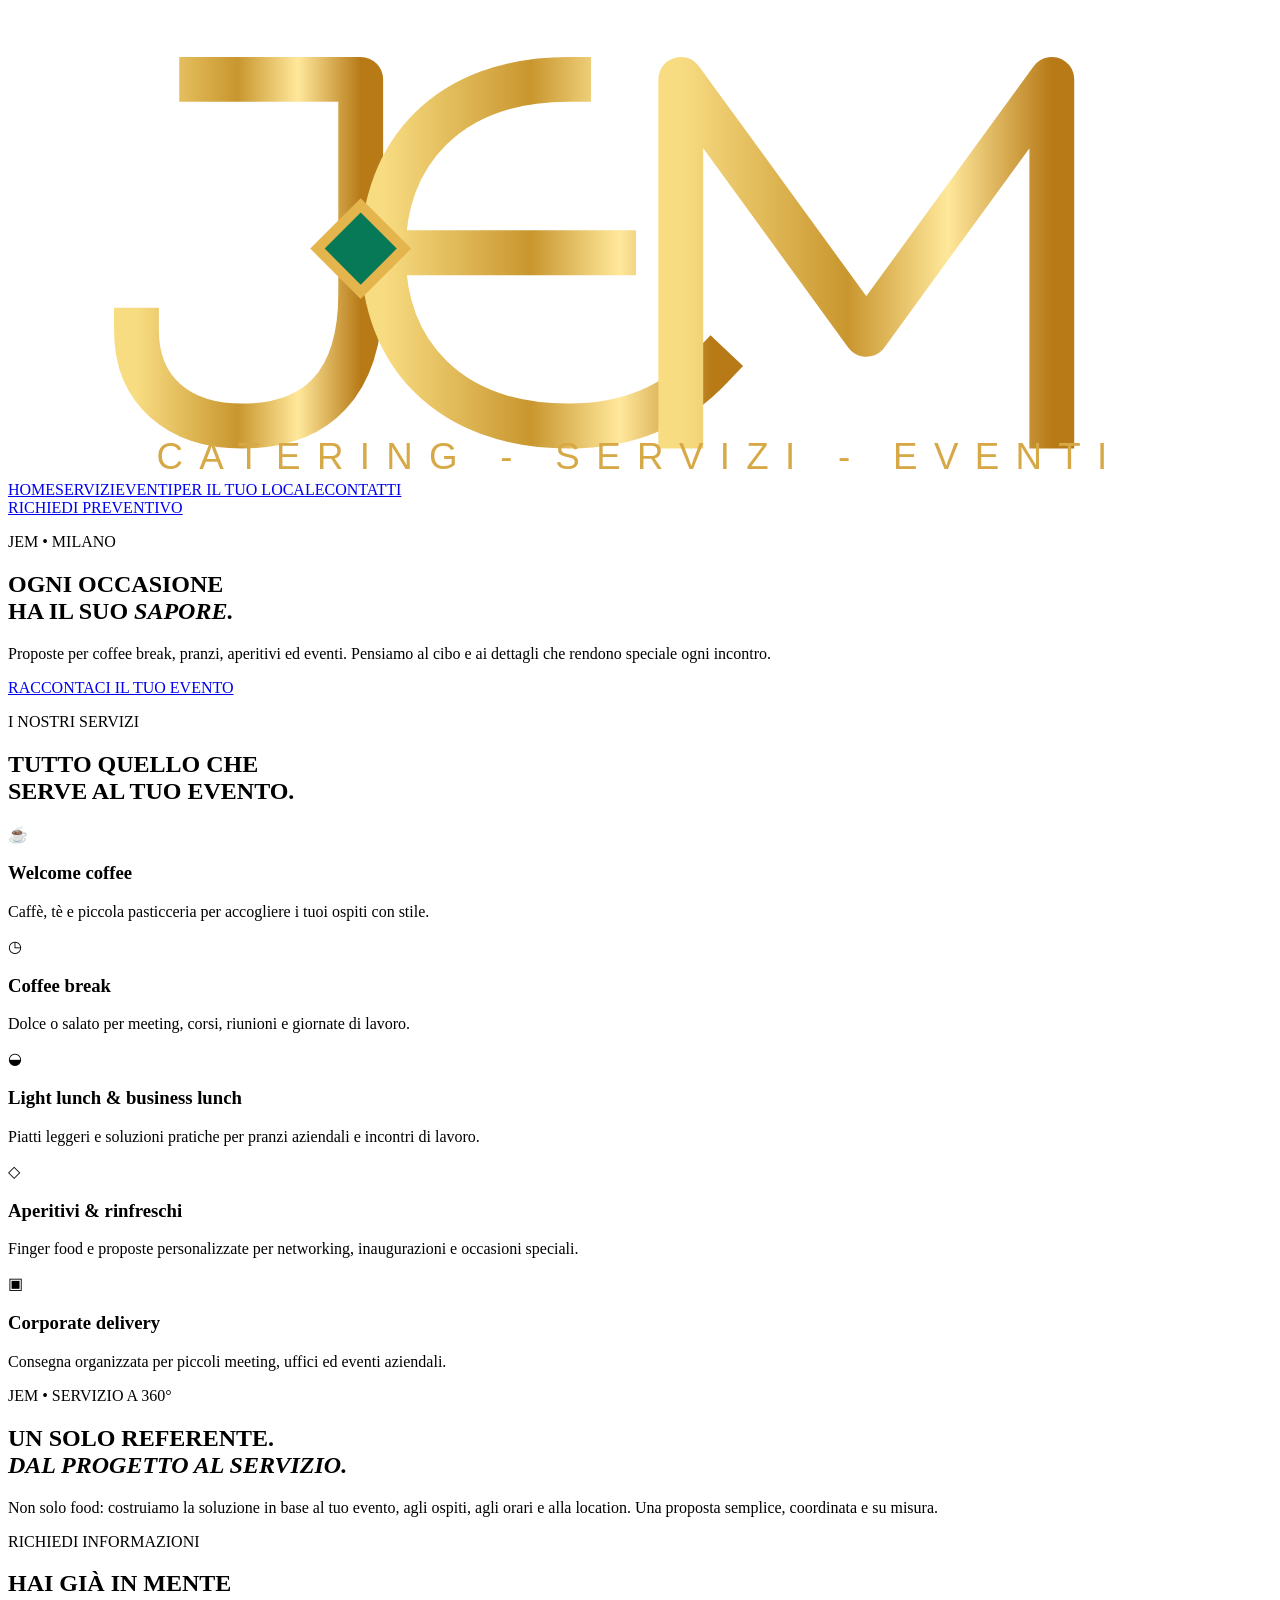
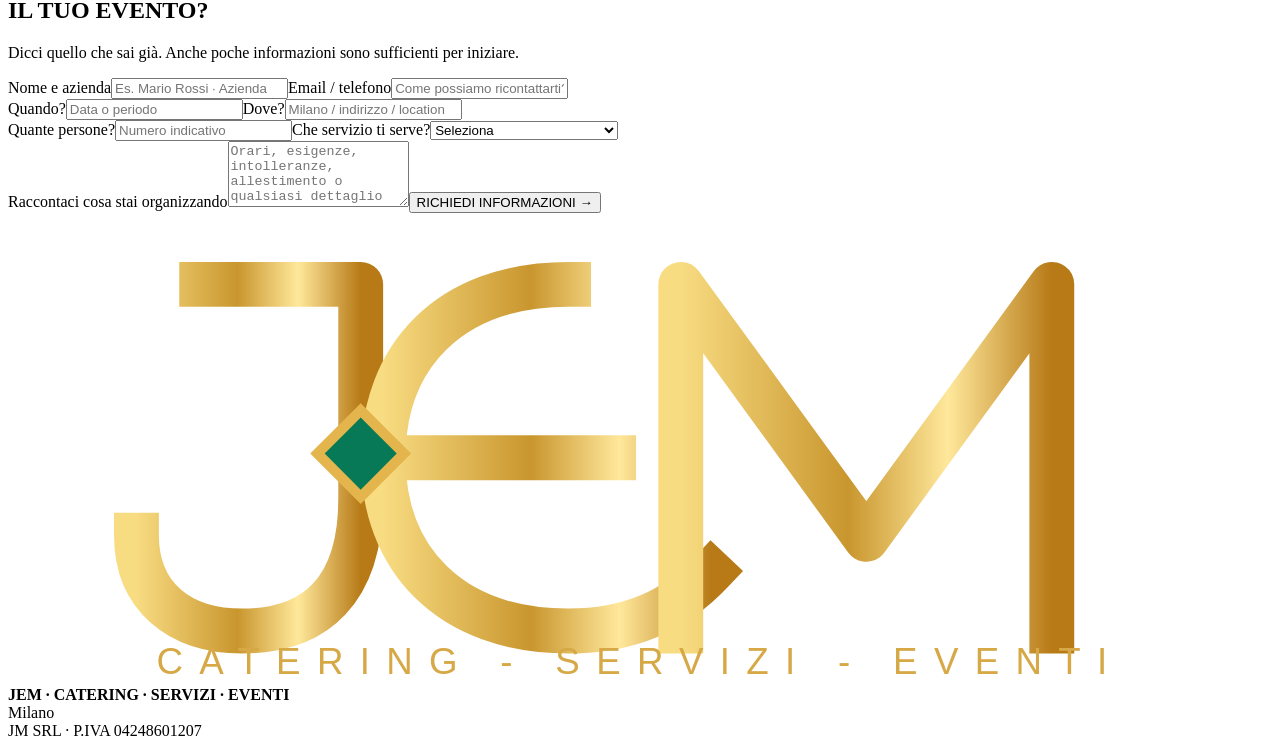
==== index.html @ 94e59c0d "Add JEM homepage" ====
<!doctype html><html lang="it"><head><meta charset="utf-8"><meta name="viewport" content="width=device-width,initial-scale=1"><title>JEM | Catering · Servizi · Eventi</title><meta name="description" content="JEM Milano: coffee break, pranzi, aperitivi, eventi e servizi."><link rel="stylesheet" href="style.css"></head><body>
<header class="nav"><a class="brand" href="#home"><img src="jem-logo.svg" alt="JEM"></a><nav><a href="#home">HOME</a><a href="#servizi">SERVIZI</a><a href="#eventi">EVENTI</a><a href="forniture.html">PER IL TUO LOCALE</a><a href="#contatti">CONTATTI</a></nav><a class="cta small" href="#contatti">RICHIEDI PREVENTIVO</a></header>
<main><section class="hero" id="home"><div class="hero-copy"><p class="eyebrow pale">JEM • MILANO</p><h1>OGNI OCCASIONE<br>HA IL SUO <em>SAPORE.</em></h1><p class="lead">Proposte per coffee break, pranzi, aperitivi ed eventi. Pensiamo al cibo e ai dettagli che rendono speciale ogni incontro.</p><a class="cta gold" href="#contatti">RACCONTACI IL TUO EVENTO</a></div></section>
<section class="services" id="servizi"><div class="section-title"><p class="eyebrow">I NOSTRI SERVIZI</p><h2>TUTTO QUELLO CHE<br>SERVE AL TUO EVENTO.</h2></div><div class="service-list">
<article><span class="svc-icon">☕</span><div><h3>Welcome coffee</h3><p>Caffè, tè e piccola pasticceria per accogliere i tuoi ospiti con stile.</p></div></article>
<article><span class="svc-icon">◷</span><div><h3>Coffee break</h3><p>Dolce o salato per meeting, corsi, riunioni e giornate di lavoro.</p></div></article>
<article><span class="svc-icon">◒</span><div><h3>Light lunch & business lunch</h3><p>Piatti leggeri e soluzioni pratiche per pranzi aziendali e incontri di lavoro.</p></div></article>
<article><span class="svc-icon">◇</span><div><h3>Aperitivi & rinfreschi</h3><p>Finger food e proposte personalizzate per networking, inaugurazioni e occasioni speciali.</p></div></article>
<article><span class="svc-icon">▣</span><div><h3>Corporate delivery</h3><p>Consegna organizzata per piccoli meeting, uffici ed eventi aziendali.</p></div></article></div></section>
<section class="wide" id="eventi"><div><p class="eyebrow pale">JEM • SERVIZIO A 360°</p><h2>UN SOLO REFERENTE.<br><em>DAL PROGETTO AL SERVIZIO.</em></h2></div><p>Non solo food: costruiamo la soluzione in base al tuo evento, agli ospiti, agli orari e alla location. Una proposta semplice, coordinata e su misura.</p></section>
<section class="contact" id="contatti"><div><p class="eyebrow pale">RICHIEDI INFORMAZIONI</p><h2>HAI GIÀ IN MENTE<br>IL TUO EVENTO?</h2><p class="introtext">Dicci quello che sai già. Anche poche informazioni sono sufficienti per iniziare.</p></div><form onsubmit="event.preventDefault();alert('Demo: il modulo verrà collegato prima della pubblicazione.')"><div class="grid"><label>Nome e azienda<input required placeholder="Es. Mario Rossi · Azienda"></label><label>Email / telefono<input required placeholder="Come possiamo ricontattarti?"></label></div><div class="grid"><label>Quando?<input placeholder="Data o periodo"></label><label>Dove?<input placeholder="Milano / indirizzo / location"></label></div><div class="grid"><label>Quante persone?<input placeholder="Numero indicativo"></label><label>Che servizio ti serve?<select><option>Seleziona</option><option>Welcome coffee</option><option>Coffee break</option><option>Light lunch / Business lunch</option><option>Aperitivo / Rinfresco</option><option>Corporate delivery</option><option>Evento completo / Altro</option></select></label></div><label>Raccontaci cosa stai organizzando<textarea rows="4" placeholder="Orari, esigenze, intolleranze, allestimento o qualsiasi dettaglio utile..."></textarea></label><button class="cta gold" type="submit">RICHIEDI INFORMAZIONI →</button></form></section></main>
<footer><img src="jem-logo.svg" alt="JEM"><div><strong>JEM · CATERING · SERVIZI · EVENTI</strong><br>Milano<br>JM SRL · P.IVA 04248601207</div></footer></body></html>
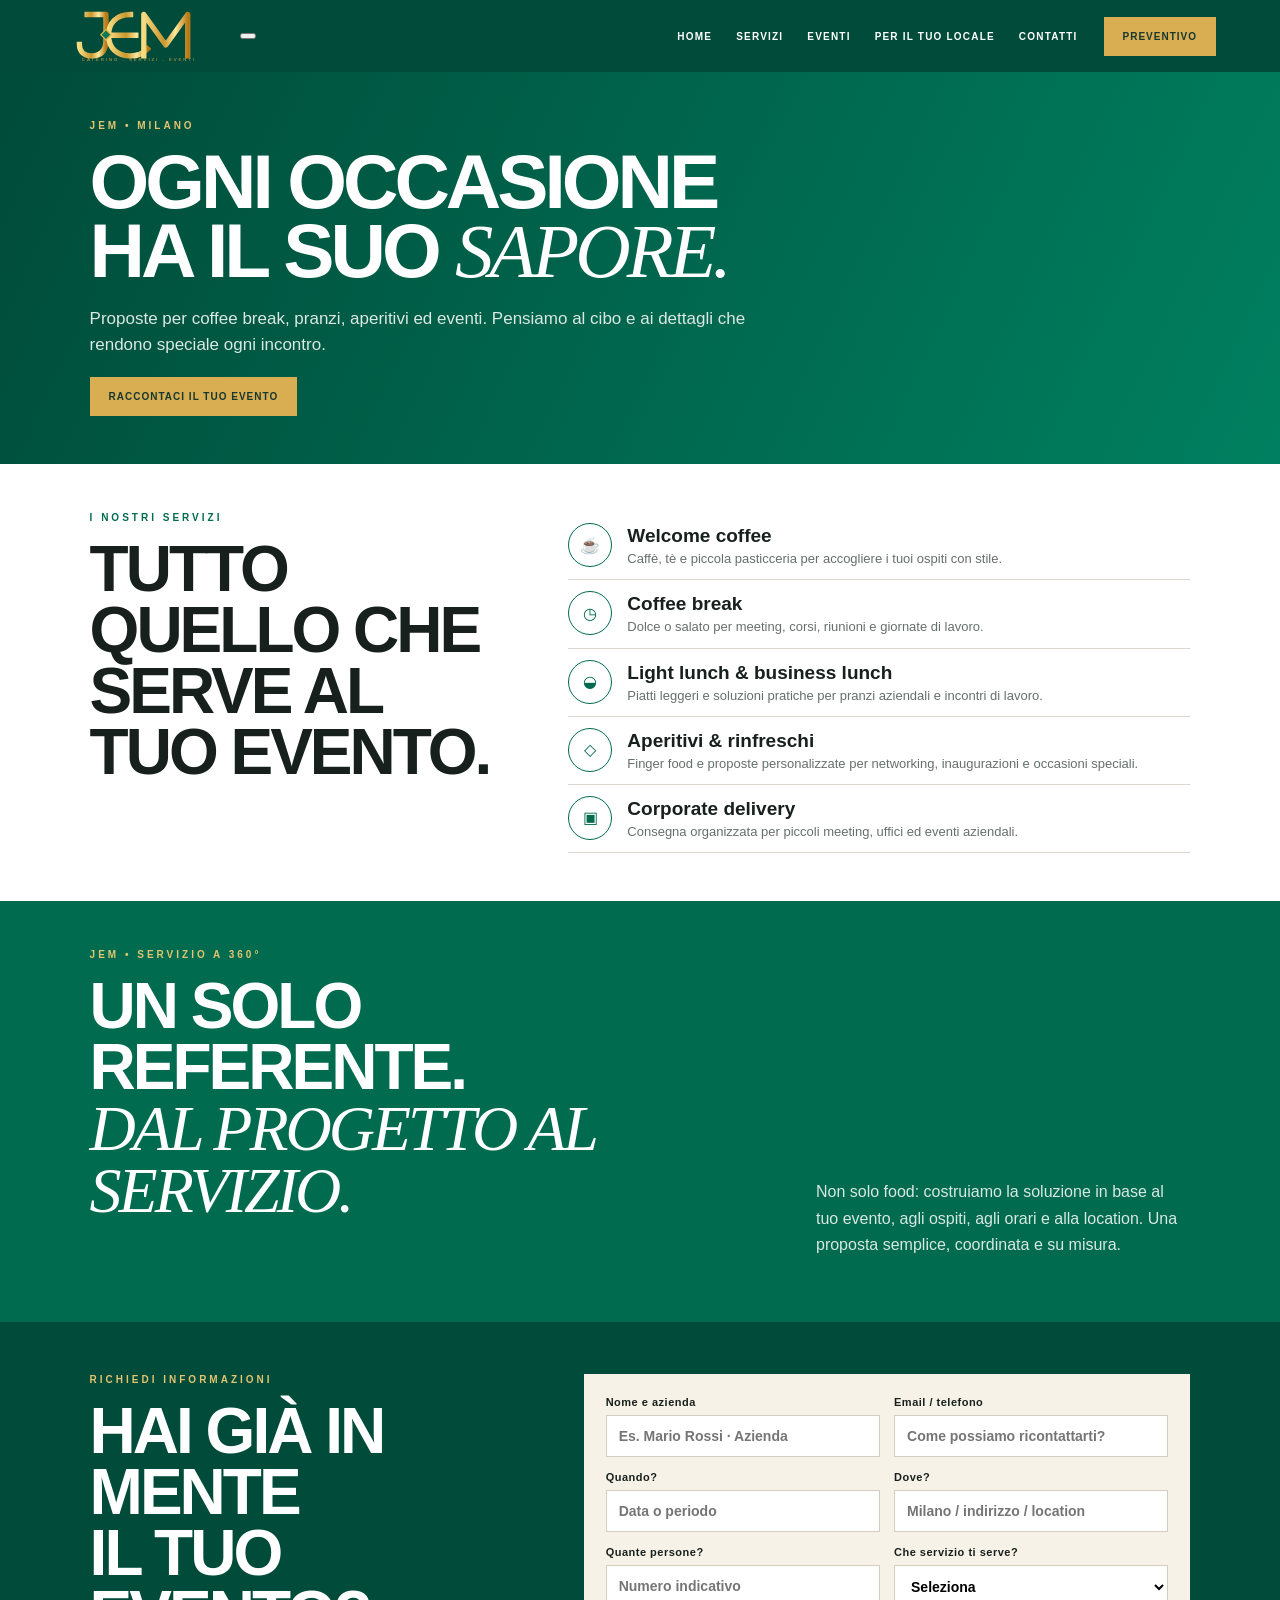
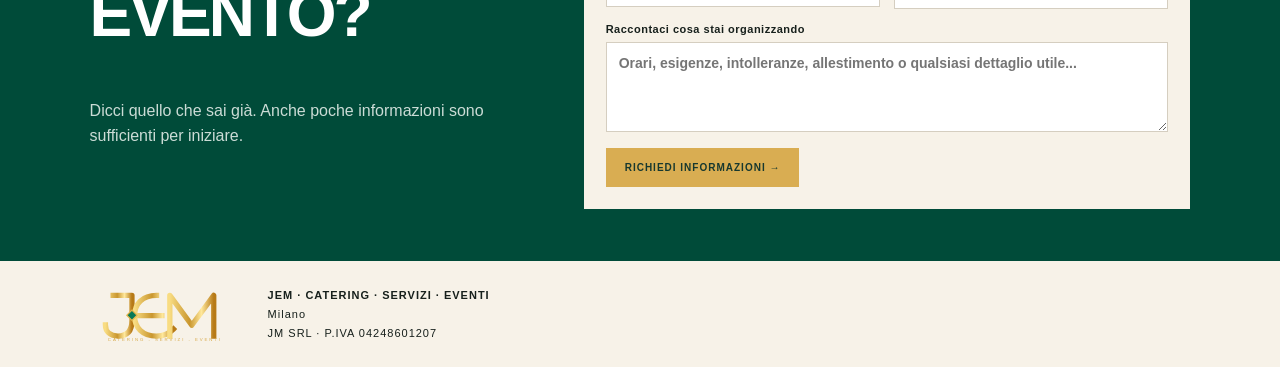
==== commit cd075482: "Add mobile navigation" ====
--- a/index.html
+++ b/index.html
@@ -1,12 +1,7 @@
 <!doctype html><html lang="it"><head><meta charset="utf-8"><meta name="viewport" content="width=device-width,initial-scale=1"><title>JEM | Catering · Servizi · Eventi</title><meta name="description" content="JEM Milano: coffee break, pranzi, aperitivi, eventi e servizi."><link rel="stylesheet" href="style.css"></head><body>
-<header class="nav"><a class="brand" href="#home"><img src="jem-logo.svg" alt="JEM"></a><nav><a href="#home">HOME</a><a href="#servizi">SERVIZI</a><a href="#eventi">EVENTI</a><a href="forniture.html">PER IL TUO LOCALE</a><a href="#contatti">CONTATTI</a></nav><a class="cta small" href="#contatti">RICHIEDI PREVENTIVO</a></header>
+<header class="nav"><a class="brand" href="#home"><img src="jem-logo.svg" alt="JEM"></a><button class="menu-toggle" aria-label="Apri menu" onclick="document.body.classList.toggle('menu-open')"><span></span><span></span><span></span></button><nav><a href="#home" onclick="document.body.classList.remove('menu-open')">HOME</a><a href="#servizi" onclick="document.body.classList.remove('menu-open')">SERVIZI</a><a href="#eventi" onclick="document.body.classList.remove('menu-open')">EVENTI</a><a href="forniture.html">PER IL TUO LOCALE</a><a href="#contatti" onclick="document.body.classList.remove('menu-open')">CONTATTI</a></nav><a class="cta small" href="#contatti">PREVENTIVO</a></header>
 <main><section class="hero" id="home"><div class="hero-copy"><p class="eyebrow pale">JEM • MILANO</p><h1>OGNI OCCASIONE<br>HA IL SUO <em>SAPORE.</em></h1><p class="lead">Proposte per coffee break, pranzi, aperitivi ed eventi. Pensiamo al cibo e ai dettagli che rendono speciale ogni incontro.</p><a class="cta gold" href="#contatti">RACCONTACI IL TUO EVENTO</a></div></section>
 <section class="services" id="servizi"><div class="section-title"><p class="eyebrow">I NOSTRI SERVIZI</p><h2>TUTTO QUELLO CHE<br>SERVE AL TUO EVENTO.</h2></div><div class="service-list">
-<article><span class="svc-icon">☕</span><div><h3>Welcome coffee</h3><p>Caffè, tè e piccola pasticceria per accogliere i tuoi ospiti con stile.</p></div></article>
-<article><span class="svc-icon">◷</span><div><h3>Coffee break</h3><p>Dolce o salato per meeting, corsi, riunioni e giornate di lavoro.</p></div></article>
-<article><span class="svc-icon">◒</span><div><h3>Light lunch & business lunch</h3><p>Piatti leggeri e soluzioni pratiche per pranzi aziendali e incontri di lavoro.</p></div></article>
-<article><span class="svc-icon">◇</span><div><h3>Aperitivi & rinfreschi</h3><p>Finger food e proposte personalizzate per networking, inaugurazioni e occasioni speciali.</p></div></article>
-<article><span class="svc-icon">▣</span><div><h3>Corporate delivery</h3><p>Consegna organizzata per piccoli meeting, uffici ed eventi aziendali.</p></div></article></div></section>
+<article><span class="svc-icon">☕</span><div><h3>Welcome coffee</h3><p>Caffè, tè e piccola pasticceria per accogliere i tuoi ospiti con stile.</p></div></article><article><span class="svc-icon">◷</span><div><h3>Coffee break</h3><p>Dolce o salato per meeting, corsi, riunioni e giornate di lavoro.</p></div></article><article><span class="svc-icon">◒</span><div><h3>Light lunch & business lunch</h3><p>Piatti leggeri e soluzioni pratiche per pranzi aziendali e incontri di lavoro.</p></div></article><article><span class="svc-icon">◇</span><div><h3>Aperitivi & rinfreschi</h3><p>Finger food e proposte personalizzate per networking, inaugurazioni e occasioni speciali.</p></div></article><article><span class="svc-icon">▣</span><div><h3>Corporate delivery</h3><p>Consegna organizzata per piccoli meeting, uffici ed eventi aziendali.</p></div></article></div></section>
 <section class="wide" id="eventi"><div><p class="eyebrow pale">JEM • SERVIZIO A 360°</p><h2>UN SOLO REFERENTE.<br><em>DAL PROGETTO AL SERVIZIO.</em></h2></div><p>Non solo food: costruiamo la soluzione in base al tuo evento, agli ospiti, agli orari e alla location. Una proposta semplice, coordinata e su misura.</p></section>
-<section class="contact" id="contatti"><div><p class="eyebrow pale">RICHIEDI INFORMAZIONI</p><h2>HAI GIÀ IN MENTE<br>IL TUO EVENTO?</h2><p class="introtext">Dicci quello che sai già. Anche poche informazioni sono sufficienti per iniziare.</p></div><form onsubmit="event.preventDefault();alert('Demo: il modulo verrà collegato prima della pubblicazione.')"><div class="grid"><label>Nome e azienda<input required placeholder="Es. Mario Rossi · Azienda"></label><label>Email / telefono<input required placeholder="Come possiamo ricontattarti?"></label></div><div class="grid"><label>Quando?<input placeholder="Data o periodo"></label><label>Dove?<input placeholder="Milano / indirizzo / location"></label></div><div class="grid"><label>Quante persone?<input placeholder="Numero indicativo"></label><label>Che servizio ti serve?<select><option>Seleziona</option><option>Welcome coffee</option><option>Coffee break</option><option>Light lunch / Business lunch</option><option>Aperitivo / Rinfresco</option><option>Corporate delivery</option><option>Evento completo / Altro</option></select></label></div><label>Raccontaci cosa stai organizzando<textarea rows="4" placeholder="Orari, esigenze, intolleranze, allestimento o qualsiasi dettaglio utile..."></textarea></label><button class="cta gold" type="submit">RICHIEDI INFORMAZIONI →</button></form></section></main>
-<footer><img src="jem-logo.svg" alt="JEM"><div><strong>JEM · CATERING · SERVIZI · EVENTI</strong><br>Milano<br>JM SRL · P.IVA 04248601207</div></footer></body></html>+<section class="contact" id="contatti"><div><p class="eyebrow pale">RICHIEDI INFORMAZIONI</p><h2>HAI GIÀ IN MENTE<br>IL TUO EVENTO?</h2><p class="introtext">Dicci quello che sai già. Anche poche informazioni sono sufficienti per iniziare.</p></div><form onsubmit="event.preventDefault();alert('Demo: il modulo verrà collegato prima della pubblicazione.')"><div class="grid"><label>Nome e azienda<input required placeholder="Es. Mario Rossi · Azienda"></label><label>Email / telefono<input required placeholder="Come possiamo ricontattarti?"></label></div><div class="grid"><label>Quando?<input placeholder="Data o periodo"></label><label>Dove?<input placeholder="Milano / indirizzo / location"></label></div><div class="grid"><label>Quante persone?<input placeholder="Numero indicativo"></label><label>Che servizio ti serve?<select><option>Seleziona</option><option>Welcome coffee</option><option>Coffee break</option><option>Light lunch / Business lunch</option><option>Aperitivo / Rinfresco</option><option>Corporate delivery</option><option>Evento completo / Altro</option></select></label></div><label>Raccontaci cosa stai organizzando<textarea rows="4" placeholder="Orari, esigenze, intolleranze, allestimento o qualsiasi dettaglio utile..."></textarea></label><button class="cta gold" type="submit">RICHIEDI INFORMAZIONI →</button></form></section></main><footer><img src="jem-logo.svg" alt="JEM"><div><strong>JEM · CATERING · SERVIZI · EVENTI</strong><br>Milano<br>JM SRL · P.IVA 04248601207</div></footer></body></html>
--- a/style.css
+++ b/style.css
@@ -0,0 +1 @@
+:root{--emerald:#006b4f;--deep:#004b39;--gold:#d9ad52;--cream:#f5f0e6;--ink:#17201c}*{box-sizing:border-box}html{scroll-behavior:smooth}body{margin:0;font-family:Arial,Helvetica,sans-serif;background:var(--cream);color:var(--ink)}.nav{height:72px;padding:0 5vw;background:var(--deep);display:flex;align-items:center;gap:26px;position:sticky;top:0;z-index:20}.brand img{width:150px;height:66px;object-fit:contain}.nav nav{margin-left:auto;display:flex;gap:24px}.nav a{text-decoration:none}.nav nav a{color:white;font-size:10px;font-weight:800;letter-spacing:1.2px}.cta{border:0;display:inline-block;padding:14px 19px;text-decoration:none;font-size:10px;font-weight:900;letter-spacing:1px;cursor:pointer}.small,.gold{background:var(--gold);color:#17382f}.hero{min-height:390px;padding:48px 7vw;background:linear-gradient(115deg,#004b39,#008060);display:flex;align-items:center;color:white}.hero-copy{max-width:900px}.eyebrow{font-size:10px;font-weight:900;letter-spacing:3px;color:var(--emerald);margin:0 0 16px}.pale{color:#e2c46f}h1,h2,h3,p{margin-top:0}h1{font-size:clamp(50px,6vw,86px);line-height:.9;letter-spacing:-4px;margin-bottom:20px}h1 em,h2 em{font-family:Georgia,serif;font-weight:400}.lead{max-width:670px;color:#dbe8e3;font-size:17px;line-height:1.5;margin-bottom:20px}.services{padding:48px 7vw;background:#fff;display:grid;grid-template-columns:.8fr 1.2fr;gap:5vw}.section-title h2,.wide h2,.contact h2,.b2b-pitch h2,.food-head h2{font-size:clamp(40px,5vw,66px);line-height:.95;letter-spacing:-3px}.service-list article{display:flex;gap:15px;padding:11px 0;border-bottom:1px solid #ddd8ce}.svc-icon{width:44px;height:44px;border:1.5px solid var(--emerald);border-radius:50%;color:var(--emerald);display:grid;place-items:center;flex:0 0 44px}.service-list h3{font-size:19px;margin:2px 0 3px}.service-list p,.food-grid p{font-size:13px;line-height:1.4;color:#66706b;margin:0}.wide{padding:48px 7vw;background:var(--emerald);color:white;display:grid;grid-template-columns:1.25fr .75fr;gap:8vw;align-items:end}.wide>p{line-height:1.65;color:#d8e8e2;font-size:16px}.contact{padding:52px 7vw;background:var(--deep);color:white;display:grid;grid-template-columns:.8fr 1.2fr;gap:7vw}.introtext{color:#cbdcd6;line-height:1.6}.contact form{background:#f7f2e8;color:var(--ink);padding:22px}.grid{display:grid;grid-template-columns:1fr 1fr;gap:14px}label{display:block;font-size:11px;font-weight:800;letter-spacing:.5px;margin-bottom:14px}input,select,textarea{width:100%;margin-top:7px;border:1px solid #d5cec0;background:white;padding:12px;font:inherit;font-size:14px}footer{background:#f7f2e8;padding:18px 7vw;display:flex;align-items:center;gap:28px;font-size:11px;line-height:1.7;letter-spacing:1px}footer img{width:150px;height:70px;object-fit:contain}.b2b-hero{padding:55px 7vw;background:linear-gradient(115deg,#004b39,#008060);color:#fff}.b2b-hero>p:not(.eyebrow){max-width:720px;font-size:17px;line-height:1.5;color:#dcebe5;margin-bottom:22px}.b2b-pitch,.food-range{padding:48px 7vw;display:grid;grid-template-columns:1fr 1fr;gap:7vw}.b2b-pitch{background:#fff}.b2b-pitch>div:last-child,.food-head>p:last-child{font-size:16px;line-height:1.6;color:#5e6964}.food-range{background:var(--cream);grid-template-columns:.75fr 1.25fr}.food-grid{display:grid;grid-template-columns:1fr 1fr;border-top:1px solid #d6cfc1}.food-grid article{padding:18px 18px 18px 0;border-bottom:1px solid #d6cfc1}.food-grid article:nth-child(odd){border-right:1px solid #d6cfc1;margin-right:18px}.food-grid b{color:var(--emerald);font-size:13px;letter-spacing:1px}.food-grid p{margin-top:7px}.b2b-strip{padding:0 7vw 48px;background:var(--cream);display:grid;grid-template-columns:repeat(3,1fr);gap:1px}.b2b-strip>div{background:#fff;padding:22px}.b2b-strip b{display:block;color:var(--emerald);font-size:12px;letter-spacing:1px;margin-bottom:7px}.b2b-strip span{font-size:13px;line-height:1.4}@media(max-width:800px){.nav{height:68px;padding:0 16px}.brand img{width:120px}.nav nav{display:none}.small{margin-left:auto;font-size:8px;padding:10px}.hero,.b2b-hero{min-height:350px;padding:40px 20px}h1{font-size:47px;letter-spacing:-2.5px}.services,.wide,.contact,.b2b-pitch,.food-range{padding:40px 20px;grid-template-columns:1fr;gap:28px}.grid,.food-grid,.b2b-strip{grid-template-columns:1fr}.food-grid article:nth-child(odd){border-right:0;margin-right:0}.b2b-strip{padding:0 20px 40px}.contact form{padding:18px}footer{padding:20px;align-items:flex-start;flex-direction:column;gap:4px}footer img{width:125px}}
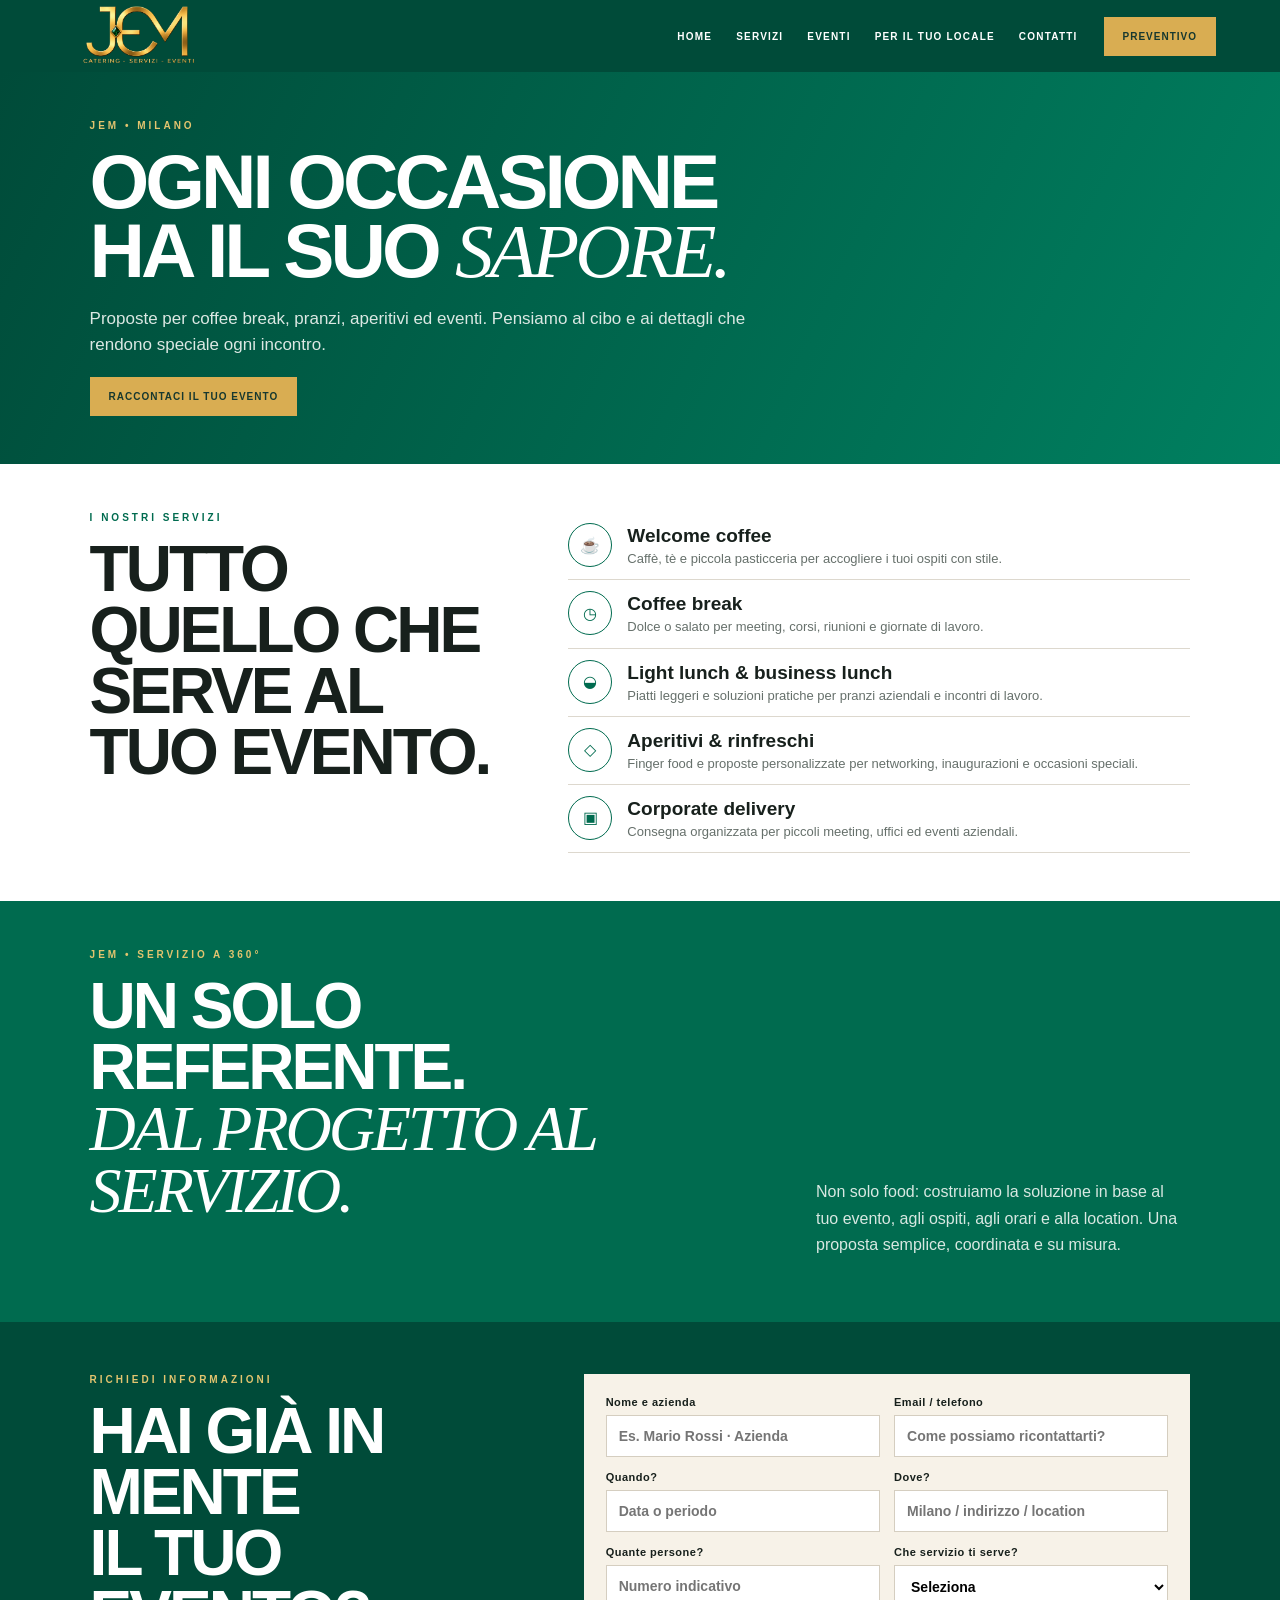
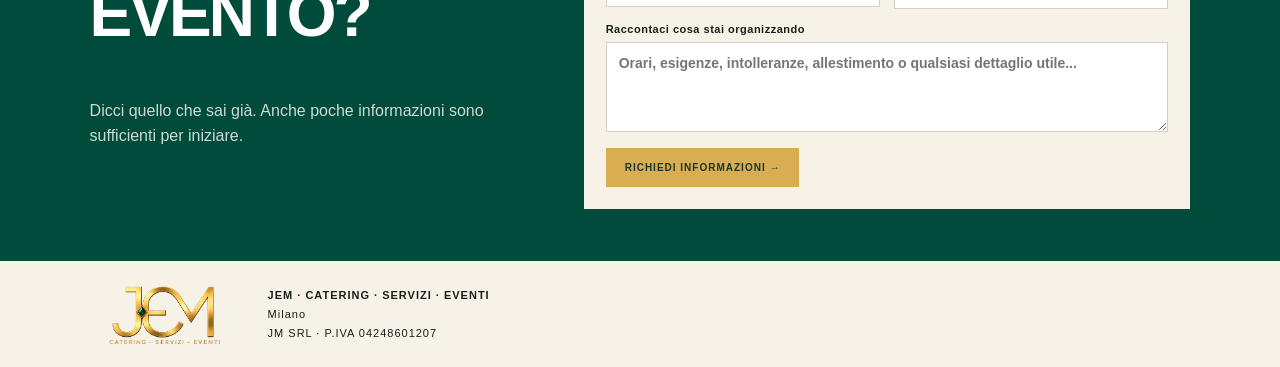
==== commit 8ddbee76: "Use approved JEM PNG logo" ====
--- a/index.html
+++ b/index.html
@@ -1,7 +1,7 @@
 <!doctype html><html lang="it"><head><meta charset="utf-8"><meta name="viewport" content="width=device-width,initial-scale=1"><title>JEM | Catering · Servizi · Eventi</title><meta name="description" content="JEM Milano: coffee break, pranzi, aperitivi, eventi e servizi."><link rel="stylesheet" href="style.css"></head><body>
-<header class="nav"><a class="brand" href="#home"><img src="jem-logo.svg" alt="JEM"></a><button class="menu-toggle" aria-label="Apri menu" onclick="document.body.classList.toggle('menu-open')"><span></span><span></span><span></span></button><nav><a href="#home" onclick="document.body.classList.remove('menu-open')">HOME</a><a href="#servizi" onclick="document.body.classList.remove('menu-open')">SERVIZI</a><a href="#eventi" onclick="document.body.classList.remove('menu-open')">EVENTI</a><a href="forniture.html">PER IL TUO LOCALE</a><a href="#contatti" onclick="document.body.classList.remove('menu-open')">CONTATTI</a></nav><a class="cta small" href="#contatti">PREVENTIVO</a></header>
+<header class="nav"><a class="brand" href="#home"><img src="a_clean_logo_graphic_on_a_transparent_background.png" alt="JEM"></a><button class="menu-toggle" aria-label="Apri menu" onclick="document.body.classList.toggle('menu-open')"><span></span><span></span><span></span></button><nav><a href="#home" onclick="document.body.classList.remove('menu-open')">HOME</a><a href="#servizi" onclick="document.body.classList.remove('menu-open')">SERVIZI</a><a href="#eventi" onclick="document.body.classList.remove('menu-open')">EVENTI</a><a href="forniture.html">PER IL TUO LOCALE</a><a href="#contatti" onclick="document.body.classList.remove('menu-open')">CONTATTI</a></nav><a class="cta small" href="#contatti">PREVENTIVO</a></header>
 <main><section class="hero" id="home"><div class="hero-copy"><p class="eyebrow pale">JEM • MILANO</p><h1>OGNI OCCASIONE<br>HA IL SUO <em>SAPORE.</em></h1><p class="lead">Proposte per coffee break, pranzi, aperitivi ed eventi. Pensiamo al cibo e ai dettagli che rendono speciale ogni incontro.</p><a class="cta gold" href="#contatti">RACCONTACI IL TUO EVENTO</a></div></section>
 <section class="services" id="servizi"><div class="section-title"><p class="eyebrow">I NOSTRI SERVIZI</p><h2>TUTTO QUELLO CHE<br>SERVE AL TUO EVENTO.</h2></div><div class="service-list">
 <article><span class="svc-icon">☕</span><div><h3>Welcome coffee</h3><p>Caffè, tè e piccola pasticceria per accogliere i tuoi ospiti con stile.</p></div></article><article><span class="svc-icon">◷</span><div><h3>Coffee break</h3><p>Dolce o salato per meeting, corsi, riunioni e giornate di lavoro.</p></div></article><article><span class="svc-icon">◒</span><div><h3>Light lunch & business lunch</h3><p>Piatti leggeri e soluzioni pratiche per pranzi aziendali e incontri di lavoro.</p></div></article><article><span class="svc-icon">◇</span><div><h3>Aperitivi & rinfreschi</h3><p>Finger food e proposte personalizzate per networking, inaugurazioni e occasioni speciali.</p></div></article><article><span class="svc-icon">▣</span><div><h3>Corporate delivery</h3><p>Consegna organizzata per piccoli meeting, uffici ed eventi aziendali.</p></div></article></div></section>
 <section class="wide" id="eventi"><div><p class="eyebrow pale">JEM • SERVIZIO A 360°</p><h2>UN SOLO REFERENTE.<br><em>DAL PROGETTO AL SERVIZIO.</em></h2></div><p>Non solo food: costruiamo la soluzione in base al tuo evento, agli ospiti, agli orari e alla location. Una proposta semplice, coordinata e su misura.</p></section>
-<section class="contact" id="contatti"><div><p class="eyebrow pale">RICHIEDI INFORMAZIONI</p><h2>HAI GIÀ IN MENTE<br>IL TUO EVENTO?</h2><p class="introtext">Dicci quello che sai già. Anche poche informazioni sono sufficienti per iniziare.</p></div><form onsubmit="event.preventDefault();alert('Demo: il modulo verrà collegato prima della pubblicazione.')"><div class="grid"><label>Nome e azienda<input required placeholder="Es. Mario Rossi · Azienda"></label><label>Email / telefono<input required placeholder="Come possiamo ricontattarti?"></label></div><div class="grid"><label>Quando?<input placeholder="Data o periodo"></label><label>Dove?<input placeholder="Milano / indirizzo / location"></label></div><div class="grid"><label>Quante persone?<input placeholder="Numero indicativo"></label><label>Che servizio ti serve?<select><option>Seleziona</option><option>Welcome coffee</option><option>Coffee break</option><option>Light lunch / Business lunch</option><option>Aperitivo / Rinfresco</option><option>Corporate delivery</option><option>Evento completo / Altro</option></select></label></div><label>Raccontaci cosa stai organizzando<textarea rows="4" placeholder="Orari, esigenze, intolleranze, allestimento o qualsiasi dettaglio utile..."></textarea></label><button class="cta gold" type="submit">RICHIEDI INFORMAZIONI →</button></form></section></main><footer><img src="jem-logo.svg" alt="JEM"><div><strong>JEM · CATERING · SERVIZI · EVENTI</strong><br>Milano<br>JM SRL · P.IVA 04248601207</div></footer></body></html>+<section class="contact" id="contatti"><div><p class="eyebrow pale">RICHIEDI INFORMAZIONI</p><h2>HAI GIÀ IN MENTE<br>IL TUO EVENTO?</h2><p class="introtext">Dicci quello che sai già. Anche poche informazioni sono sufficienti per iniziare.</p></div><form onsubmit="event.preventDefault();alert('Demo: il modulo verrà collegato prima della pubblicazione.')"><div class="grid"><label>Nome e azienda<input required placeholder="Es. Mario Rossi · Azienda"></label><label>Email / telefono<input required placeholder="Come possiamo ricontattarti?"></label></div><div class="grid"><label>Quando?<input placeholder="Data o periodo"></label><label>Dove?<input placeholder="Milano / indirizzo / location"></label></div><div class="grid"><label>Quante persone?<input placeholder="Numero indicativo"></label><label>Che servizio ti serve?<select><option>Seleziona</option><option>Welcome coffee</option><option>Coffee break</option><option>Light lunch / Business lunch</option><option>Aperitivo / Rinfresco</option><option>Corporate delivery</option><option>Evento completo / Altro</option></select></label></div><label>Raccontaci cosa stai organizzando<textarea rows="4" placeholder="Orari, esigenze, intolleranze, allestimento o qualsiasi dettaglio utile..."></textarea></label><button class="cta gold" type="submit">RICHIEDI INFORMAZIONI →</button></form></section></main><footer><img src="a_clean_logo_graphic_on_a_transparent_background.png" alt="JEM"><div><strong>JEM · CATERING · SERVIZI · EVENTI</strong><br>Milano<br>JM SRL · P.IVA 04248601207</div></footer></body></html>
--- a/style.css
+++ b/style.css
@@ -1 +1,12 @@
-:root{--emerald:#006b4f;--deep:#004b39;--gold:#d9ad52;--cream:#f5f0e6;--ink:#17201c}*{box-sizing:border-box}html{scroll-behavior:smooth}body{margin:0;font-family:Arial,Helvetica,sans-serif;background:var(--cream);color:var(--ink)}.nav{height:72px;padding:0 5vw;background:var(--deep);display:flex;align-items:center;gap:26px;position:sticky;top:0;z-index:20}.brand img{width:150px;height:66px;object-fit:contain}.nav nav{margin-left:auto;display:flex;gap:24px}.nav a{text-decoration:none}.nav nav a{color:white;font-size:10px;font-weight:800;letter-spacing:1.2px}.cta{border:0;display:inline-block;padding:14px 19px;text-decoration:none;font-size:10px;font-weight:900;letter-spacing:1px;cursor:pointer}.small,.gold{background:var(--gold);color:#17382f}.hero{min-height:390px;padding:48px 7vw;background:linear-gradient(115deg,#004b39,#008060);display:flex;align-items:center;color:white}.hero-copy{max-width:900px}.eyebrow{font-size:10px;font-weight:900;letter-spacing:3px;color:var(--emerald);margin:0 0 16px}.pale{color:#e2c46f}h1,h2,h3,p{margin-top:0}h1{font-size:clamp(50px,6vw,86px);line-height:.9;letter-spacing:-4px;margin-bottom:20px}h1 em,h2 em{font-family:Georgia,serif;font-weight:400}.lead{max-width:670px;color:#dbe8e3;font-size:17px;line-height:1.5;margin-bottom:20px}.services{padding:48px 7vw;background:#fff;display:grid;grid-template-columns:.8fr 1.2fr;gap:5vw}.section-title h2,.wide h2,.contact h2,.b2b-pitch h2,.food-head h2{font-size:clamp(40px,5vw,66px);line-height:.95;letter-spacing:-3px}.service-list article{display:flex;gap:15px;padding:11px 0;border-bottom:1px solid #ddd8ce}.svc-icon{width:44px;height:44px;border:1.5px solid var(--emerald);border-radius:50%;color:var(--emerald);display:grid;place-items:center;flex:0 0 44px}.service-list h3{font-size:19px;margin:2px 0 3px}.service-list p,.food-grid p{font-size:13px;line-height:1.4;color:#66706b;margin:0}.wide{padding:48px 7vw;background:var(--emerald);color:white;display:grid;grid-template-columns:1.25fr .75fr;gap:8vw;align-items:end}.wide>p{line-height:1.65;color:#d8e8e2;font-size:16px}.contact{padding:52px 7vw;background:var(--deep);color:white;display:grid;grid-template-columns:.8fr 1.2fr;gap:7vw}.introtext{color:#cbdcd6;line-height:1.6}.contact form{background:#f7f2e8;color:var(--ink);padding:22px}.grid{display:grid;grid-template-columns:1fr 1fr;gap:14px}label{display:block;font-size:11px;font-weight:800;letter-spacing:.5px;margin-bottom:14px}input,select,textarea{width:100%;margin-top:7px;border:1px solid #d5cec0;background:white;padding:12px;font:inherit;font-size:14px}footer{background:#f7f2e8;padding:18px 7vw;display:flex;align-items:center;gap:28px;font-size:11px;line-height:1.7;letter-spacing:1px}footer img{width:150px;height:70px;object-fit:contain}.b2b-hero{padding:55px 7vw;background:linear-gradient(115deg,#004b39,#008060);color:#fff}.b2b-hero>p:not(.eyebrow){max-width:720px;font-size:17px;line-height:1.5;color:#dcebe5;margin-bottom:22px}.b2b-pitch,.food-range{padding:48px 7vw;display:grid;grid-template-columns:1fr 1fr;gap:7vw}.b2b-pitch{background:#fff}.b2b-pitch>div:last-child,.food-head>p:last-child{font-size:16px;line-height:1.6;color:#5e6964}.food-range{background:var(--cream);grid-template-columns:.75fr 1.25fr}.food-grid{display:grid;grid-template-columns:1fr 1fr;border-top:1px solid #d6cfc1}.food-grid article{padding:18px 18px 18px 0;border-bottom:1px solid #d6cfc1}.food-grid article:nth-child(odd){border-right:1px solid #d6cfc1;margin-right:18px}.food-grid b{color:var(--emerald);font-size:13px;letter-spacing:1px}.food-grid p{margin-top:7px}.b2b-strip{padding:0 7vw 48px;background:var(--cream);display:grid;grid-template-columns:repeat(3,1fr);gap:1px}.b2b-strip>div{background:#fff;padding:22px}.b2b-strip b{display:block;color:var(--emerald);font-size:12px;letter-spacing:1px;margin-bottom:7px}.b2b-strip span{font-size:13px;line-height:1.4}@media(max-width:800px){.nav{height:68px;padding:0 16px}.brand img{width:120px}.nav nav{display:none}.small{margin-left:auto;font-size:8px;padding:10px}.hero,.b2b-hero{min-height:350px;padding:40px 20px}h1{font-size:47px;letter-spacing:-2.5px}.services,.wide,.contact,.b2b-pitch,.food-range{padding:40px 20px;grid-template-columns:1fr;gap:28px}.grid,.food-grid,.b2b-strip{grid-template-columns:1fr}.food-grid article:nth-child(odd){border-right:0;margin-right:0}.b2b-strip{padding:0 20px 40px}.contact form{padding:18px}footer{padding:20px;align-items:flex-start;flex-direction:column;gap:4px}footer img{width:125px}}+:root{--emerald:#006b4f;--deep:#004b39;--gold:#d9ad52;--cream:#f5f0e6;--ink:#17201c}*{box-sizing:border-box}html{scroll-behavior:smooth}body{margin:0;font-family:Arial,Helvetica,sans-serif;background:var(--cream);color:var(--ink)}.nav{height:72px;padding:0 5vw;background:var(--deep);display:flex;align-items:center;gap:26px;position:sticky;top:0;z-index:20}.brand img{width:150px;height:66px;object-fit:contain}.nav nav{margin-left:auto;display:flex;gap:24px}.nav a{text-decoration:none}.nav nav a{color:white;font-size:10px;font-weight:800;letter-spacing:1.2px}.cta{border:0;display:inline-block;padding:14px 19px;text-decoration:none;font-size:10px;font-weight:900;letter-spacing:1px;cursor:pointer}.small,.gold{background:var(--gold);color:#17382f}.hero{min-height:390px;padding:48px 7vw;background:linear-gradient(115deg,#004b39,#008060);display:flex;align-items:center;color:white}.hero-copy{max-width:900px}.eyebrow{font-size:10px;font-weight:900;letter-spacing:3px;color:var(--emerald);margin:0 0 16px}.pale{color:#e2c46f}h1,h2,h3,p{margin-top:0}h1{font-size:clamp(50px,6vw,86px);line-height:.9;letter-spacing:-4px;margin-bottom:20px}h1 em,h2 em{font-family:Georgia,serif;font-weight:400}.lead{max-width:670px;color:#dbe8e3;font-size:17px;line-height:1.5;margin-bottom:20px}.services{padding:48px 7vw;background:#fff;display:grid;grid-template-columns:.8fr 1.2fr;gap:5vw}.section-title h2,.wide h2,.contact h2,.b2b-pitch h2,.food-head h2{font-size:clamp(40px,5vw,66px);line-height:.95;letter-spacing:-3px}.service-list article{display:flex;gap:15px;padding:11px 0;border-bottom:1px solid #ddd8ce}.svc-icon{width:44px;height:44px;border:1.5px solid var(--emerald);border-radius:50%;color:var(--emerald);display:grid;place-items:center;flex:0 0 44px}.service-list h3{font-size:19px;margin:2px 0 3px}.service-list p,.food-grid p{font-size:13px;line-height:1.4;color:#66706b;margin:0}.wide{padding:48px 7vw;background:var(--emerald);color:white;display:grid;grid-template-columns:1.25fr .75fr;gap:8vw;align-items:end}.wide>p{line-height:1.65;color:#d8e8e2;font-size:16px}.contact{padding:52px 7vw;background:var(--deep);color:white;display:grid;grid-template-columns:.8fr 1.2fr;gap:7vw}.introtext{color:#cbdcd6;line-height:1.6}.contact form{background:#f7f2e8;color:var(--ink);padding:22px}.grid{display:grid;grid-template-columns:1fr 1fr;gap:14px}label{display:block;font-size:11px;font-weight:800;letter-spacing:.5px;margin-bottom:14px}input,select,textarea{width:100%;margin-top:7px;border:1px solid #d5cec0;background:white;padding:12px;font:inherit;font-size:14px}footer{background:#f7f2e8;padding:18px 7vw;display:flex;align-items:center;gap:28px;font-size:11px;line-height:1.7;letter-spacing:1px}footer img{width:150px;height:70px;object-fit:contain}.b2b-hero{padding:55px 7vw;background:linear-gradient(115deg,#004b39,#008060);color:#fff}.b2b-hero>p:not(.eyebrow){max-width:720px;font-size:17px;line-height:1.5;color:#dcebe5;margin-bottom:22px}.b2b-pitch,.food-range{padding:48px 7vw;display:grid;grid-template-columns:1fr 1fr;gap:7vw}.b2b-pitch{background:#fff}.b2b-pitch>div:last-child,.food-head>p:last-child{font-size:16px;line-height:1.6;color:#5e6964}.food-range{background:var(--cream);grid-template-columns:.75fr 1.25fr}.food-grid{display:grid;grid-template-columns:1fr 1fr;border-top:1px solid #d6cfc1}.food-grid article{padding:18px 18px 18px 0;border-bottom:1px solid #d6cfc1}.food-grid article:nth-child(odd){border-right:1px solid #d6cfc1;margin-right:18px}.food-grid b{color:var(--emerald);font-size:13px;letter-spacing:1px}.food-grid p{margin-top:7px}.b2b-strip{padding:0 7vw 48px;background:var(--cream);display:grid;grid-template-columns:repeat(3,1fr);gap:1px}.b2b-strip>div{background:#fff;padding:22px}.b2b-strip b{display:block;color:var(--emerald);font-size:12px;letter-spacing:1px;margin-bottom:7px}.b2b-strip span{font-size:13px;line-height:1.4}@media(max-width:800px){.nav{height:68px;padding:0 16px}.brand img{width:120px}.nav nav{display:none}.small{margin-left:auto;font-size:8px;padding:10px}.hero,.b2b-hero{min-height:350px;padding:40px 20px}h1{font-size:47px;letter-spacing:-2.5px}.services,.wide,.contact,.b2b-pitch,.food-range{padding:40px 20px;grid-template-columns:1fr;gap:28px}.grid,.food-grid,.b2b-strip{grid-template-columns:1fr}.food-grid article:nth-child(odd){border-right:0;margin-right:0}.b2b-strip{padding:0 20px 40px}.contact form{padding:18px}footer{padding:20px;align-items:flex-start;flex-direction:column;gap:4px}footer img{width:125px}}
+.menu-toggle{display:none;background:none;border:0;padding:9px;cursor:pointer}.menu-toggle span{display:block;width:25px;height:2px;background:#fff;margin:5px 0;transition:.2s}
+@media(max-width:800px){
+ body.menu-open{overflow:hidden}.nav{height:70px}.brand img{width:128px;height:62px}.menu-toggle{display:block;margin-left:auto;z-index:31}.nav .small{margin-left:0}
+ .nav nav{display:flex;position:fixed;top:70px;left:0;right:0;bottom:0;background:#004b39;flex-direction:column;align-items:flex-start;padding:35px 24px;gap:0;transform:translateX(100%);transition:transform .22s ease;z-index:30}
+ body.menu-open .nav nav{transform:translateX(0)}.nav nav a{font-size:18px;width:100%;padding:17px 0;border-bottom:1px solid rgba(255,255,255,.15)}
+ body.menu-open .menu-toggle span:nth-child(1){transform:translateY(7px) rotate(45deg)}body.menu-open .menu-toggle span:nth-child(2){opacity:0}body.menu-open .menu-toggle span:nth-child(3){transform:translateY(-7px) rotate(-45deg)}
+ .hero,.b2b-hero{min-height:auto;padding:42px 20px}h1{font-size:43px;line-height:.94}.lead,.b2b-hero>p:not(.eyebrow){font-size:16px}
+ .services,.wide,.contact,.b2b-pitch,.food-range{padding:34px 20px;gap:24px}.section-title h2,.wide h2,.contact h2,.b2b-pitch h2,.food-head h2{font-size:38px}
+ .service-list article{padding:12px 0}.contact form{width:100%}
+}
+@media(max-width:390px){.nav .small{display:none}.menu-toggle{margin-left:auto}h1{font-size:39px}}
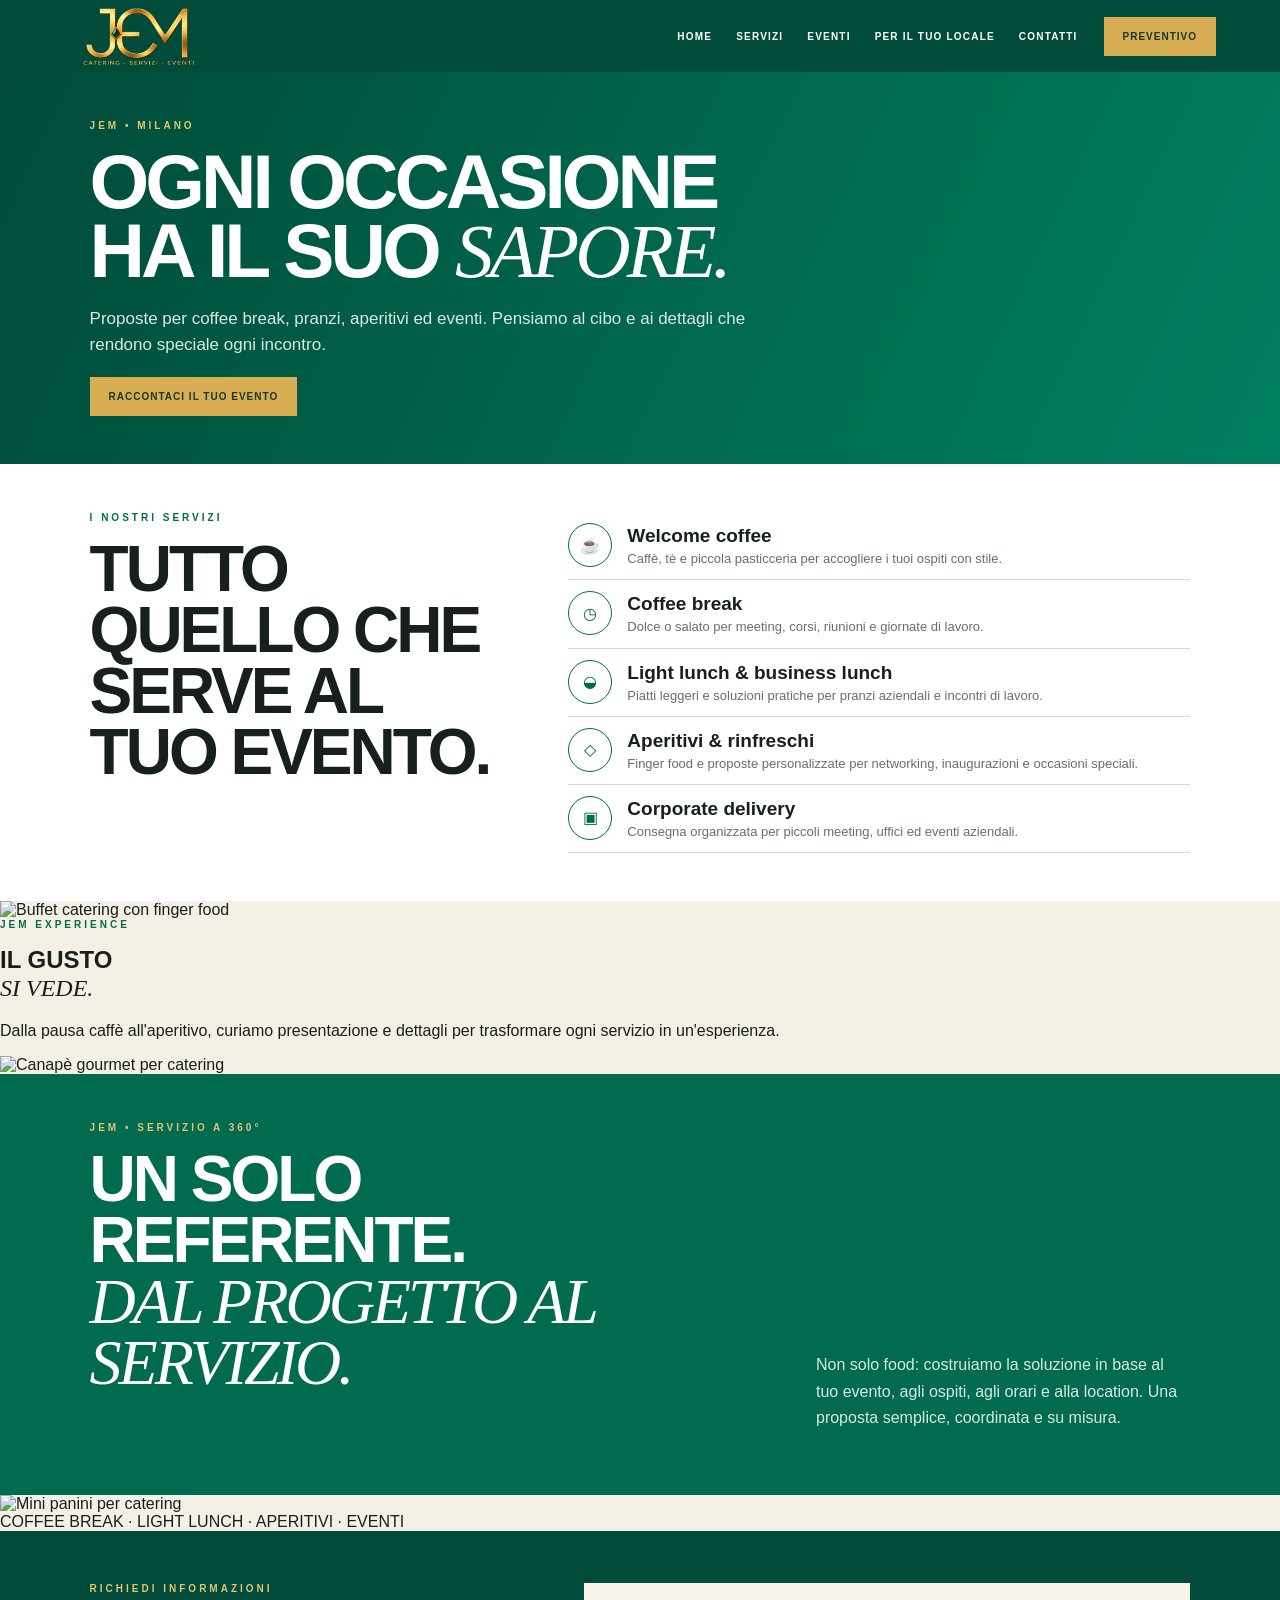
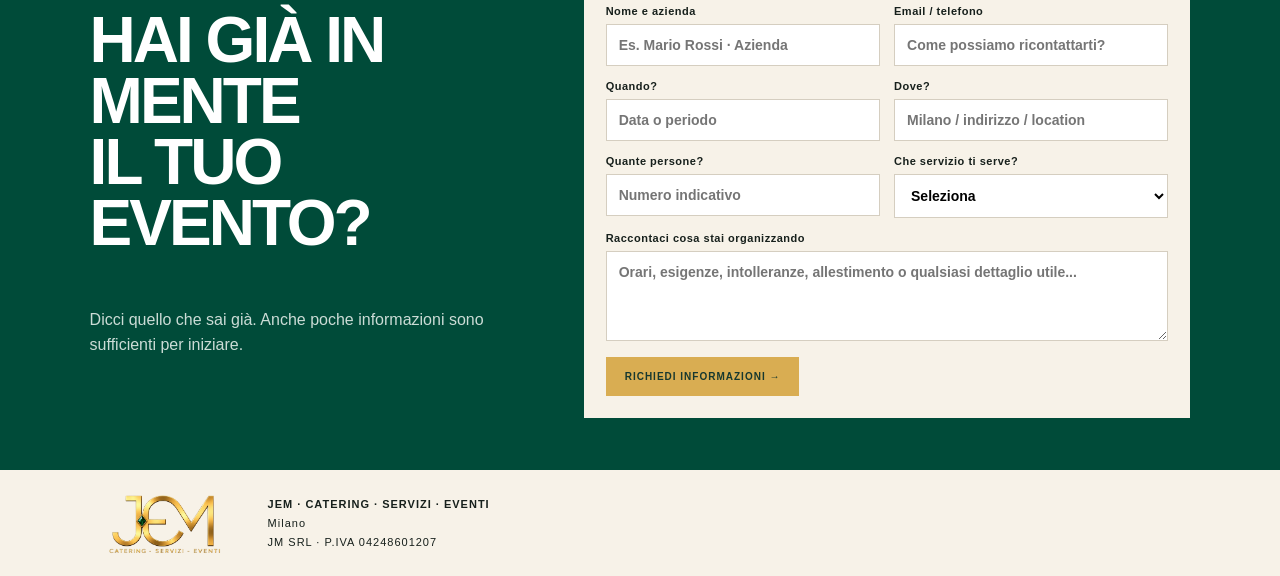
==== commit bcb5b3ca: "Add premium catering photography to homepage" ====
--- a/index.html
+++ b/index.html
@@ -3,5 +3,5 @@
 <main><section class="hero" id="home"><div class="hero-copy"><p class="eyebrow pale">JEM • MILANO</p><h1>OGNI OCCASIONE<br>HA IL SUO <em>SAPORE.</em></h1><p class="lead">Proposte per coffee break, pranzi, aperitivi ed eventi. Pensiamo al cibo e ai dettagli che rendono speciale ogni incontro.</p><a class="cta gold" href="#contatti">RACCONTACI IL TUO EVENTO</a></div></section>
 <section class="services" id="servizi"><div class="section-title"><p class="eyebrow">I NOSTRI SERVIZI</p><h2>TUTTO QUELLO CHE<br>SERVE AL TUO EVENTO.</h2></div><div class="service-list">
 <article><span class="svc-icon">☕</span><div><h3>Welcome coffee</h3><p>Caffè, tè e piccola pasticceria per accogliere i tuoi ospiti con stile.</p></div></article><article><span class="svc-icon">◷</span><div><h3>Coffee break</h3><p>Dolce o salato per meeting, corsi, riunioni e giornate di lavoro.</p></div></article><article><span class="svc-icon">◒</span><div><h3>Light lunch & business lunch</h3><p>Piatti leggeri e soluzioni pratiche per pranzi aziendali e incontri di lavoro.</p></div></article><article><span class="svc-icon">◇</span><div><h3>Aperitivi & rinfreschi</h3><p>Finger food e proposte personalizzate per networking, inaugurazioni e occasioni speciali.</p></div></article><article><span class="svc-icon">▣</span><div><h3>Corporate delivery</h3><p>Consegna organizzata per piccoli meeting, uffici ed eventi aziendali.</p></div></article></div></section>
-<section class="wide" id="eventi"><div><p class="eyebrow pale">JEM • SERVIZIO A 360°</p><h2>UN SOLO REFERENTE.<br><em>DAL PROGETTO AL SERVIZIO.</em></h2></div><p>Non solo food: costruiamo la soluzione in base al tuo evento, agli ospiti, agli orari e alla location. Una proposta semplice, coordinata e su misura.</p></section>
-<section class="contact" id="contatti"><div><p class="eyebrow pale">RICHIEDI INFORMAZIONI</p><h2>HAI GIÀ IN MENTE<br>IL TUO EVENTO?</h2><p class="introtext">Dicci quello che sai già. Anche poche informazioni sono sufficienti per iniziare.</p></div><form onsubmit="event.preventDefault();alert('Demo: il modulo verrà collegato prima della pubblicazione.')"><div class="grid"><label>Nome e azienda<input required placeholder="Es. Mario Rossi · Azienda"></label><label>Email / telefono<input required placeholder="Come possiamo ricontattarti?"></label></div><div class="grid"><label>Quando?<input placeholder="Data o periodo"></label><label>Dove?<input placeholder="Milano / indirizzo / location"></label></div><div class="grid"><label>Quante persone?<input placeholder="Numero indicativo"></label><label>Che servizio ti serve?<select><option>Seleziona</option><option>Welcome coffee</option><option>Coffee break</option><option>Light lunch / Business lunch</option><option>Aperitivo / Rinfresco</option><option>Corporate delivery</option><option>Evento completo / Altro</option></select></label></div><label>Raccontaci cosa stai organizzando<textarea rows="4" placeholder="Orari, esigenze, intolleranze, allestimento o qualsiasi dettaglio utile..."></textarea></label><button class="cta gold" type="submit">RICHIEDI INFORMAZIONI →</button></form></section></main><footer><img src="a_clean_logo_graphic_on_a_transparent_background.png" alt="JEM"><div><strong>JEM · CATERING · SERVIZI · EVENTI</strong><br>Milano<br>JM SRL · P.IVA 04248601207</div></footer></body></html>+<section class="visual-story"><div class="visual-big"><img src="https://images.pexels.com/photos/34279947/pexels-photo-34279947.jpeg?auto=compress&cs=tinysrgb&w=1400" alt="Buffet catering con finger food"></div><div class="visual-copy"><p class="eyebrow">JEM EXPERIENCE</p><h2>IL GUSTO<br><em>SI VEDE.</em></h2><p>Dalla pausa caffè all'aperitivo, curiamo presentazione e dettagli per trasformare ogni servizio in un'esperienza.</p><div class="visual-small"><img src="https://images.pexels.com/photos/5157389/pexels-photo-5157389.jpeg?auto=compress&cs=tinysrgb&w=900" alt="Canapè gourmet per catering"></div></div></section><section class="wide" id="eventi"><div><p class="eyebrow pale">JEM • SERVIZIO A 360°</p><h2>UN SOLO REFERENTE.<br><em>DAL PROGETTO AL SERVIZIO.</em></h2></div><p>Non solo food: costruiamo la soluzione in base al tuo evento, agli ospiti, agli orari e alla location. Una proposta semplice, coordinata e su misura.</p></section>
+<section class="event-photo"><img src="https://images.pexels.com/photos/34644324/pexels-photo-34644324.jpeg?auto=compress&cs=tinysrgb&w=1600" alt="Mini panini per catering"><div><span>COFFEE BREAK · LIGHT LUNCH · APERITIVI · EVENTI</span></div></section><section class="contact" id="contatti"><div><p class="eyebrow pale">RICHIEDI INFORMAZIONI</p><h2>HAI GIÀ IN MENTE<br>IL TUO EVENTO?</h2><p class="introtext">Dicci quello che sai già. Anche poche informazioni sono sufficienti per iniziare.</p></div><form onsubmit="event.preventDefault();alert('Demo: il modulo verrà collegato prima della pubblicazione.')"><div class="grid"><label>Nome e azienda<input required placeholder="Es. Mario Rossi · Azienda"></label><label>Email / telefono<input required placeholder="Come possiamo ricontattarti?"></label></div><div class="grid"><label>Quando?<input placeholder="Data o periodo"></label><label>Dove?<input placeholder="Milano / indirizzo / location"></label></div><div class="grid"><label>Quante persone?<input placeholder="Numero indicativo"></label><label>Che servizio ti serve?<select><option>Seleziona</option><option>Welcome coffee</option><option>Coffee break</option><option>Light lunch / Business lunch</option><option>Aperitivo / Rinfresco</option><option>Corporate delivery</option><option>Evento completo / Altro</option></select></label></div><label>Raccontaci cosa stai organizzando<textarea rows="4" placeholder="Orari, esigenze, intolleranze, allestimento o qualsiasi dettaglio utile..."></textarea></label><button class="cta gold" type="submit">RICHIEDI INFORMAZIONI →</button></form></section></main><footer><img src="a_clean_logo_graphic_on_a_transparent_background.png" alt="JEM"><div><strong>JEM · CATERING · SERVIZI · EVENTI</strong><br>Milano<br>JM SRL · P.IVA 04248601207</div></footer></body></html>
--- a/style.css
+++ b/style.css
@@ -10,3 +10,8 @@
  .service-list article{padding:12px 0}.contact form{width:100%}
 }
 @media(max-width:390px){.nav .small{display:none}.menu-toggle{margin-left:auto}h1{font-size:39px}}
+
+/* Approved transparent JEM logo */
+.brand{display:flex;align-items:center;overflow:visible}.brand img{display:block;object-fit:contain;background:transparent}
+footer img{display:block;background:transparent}
+@media(max-width:800px){.brand{flex:0 0 auto}.brand::before,.brand::after{content:none!important}.brand img{border:0!important;box-shadow:none!important;border-radius:0!important}.menu-toggle{border-radius:0!important}}
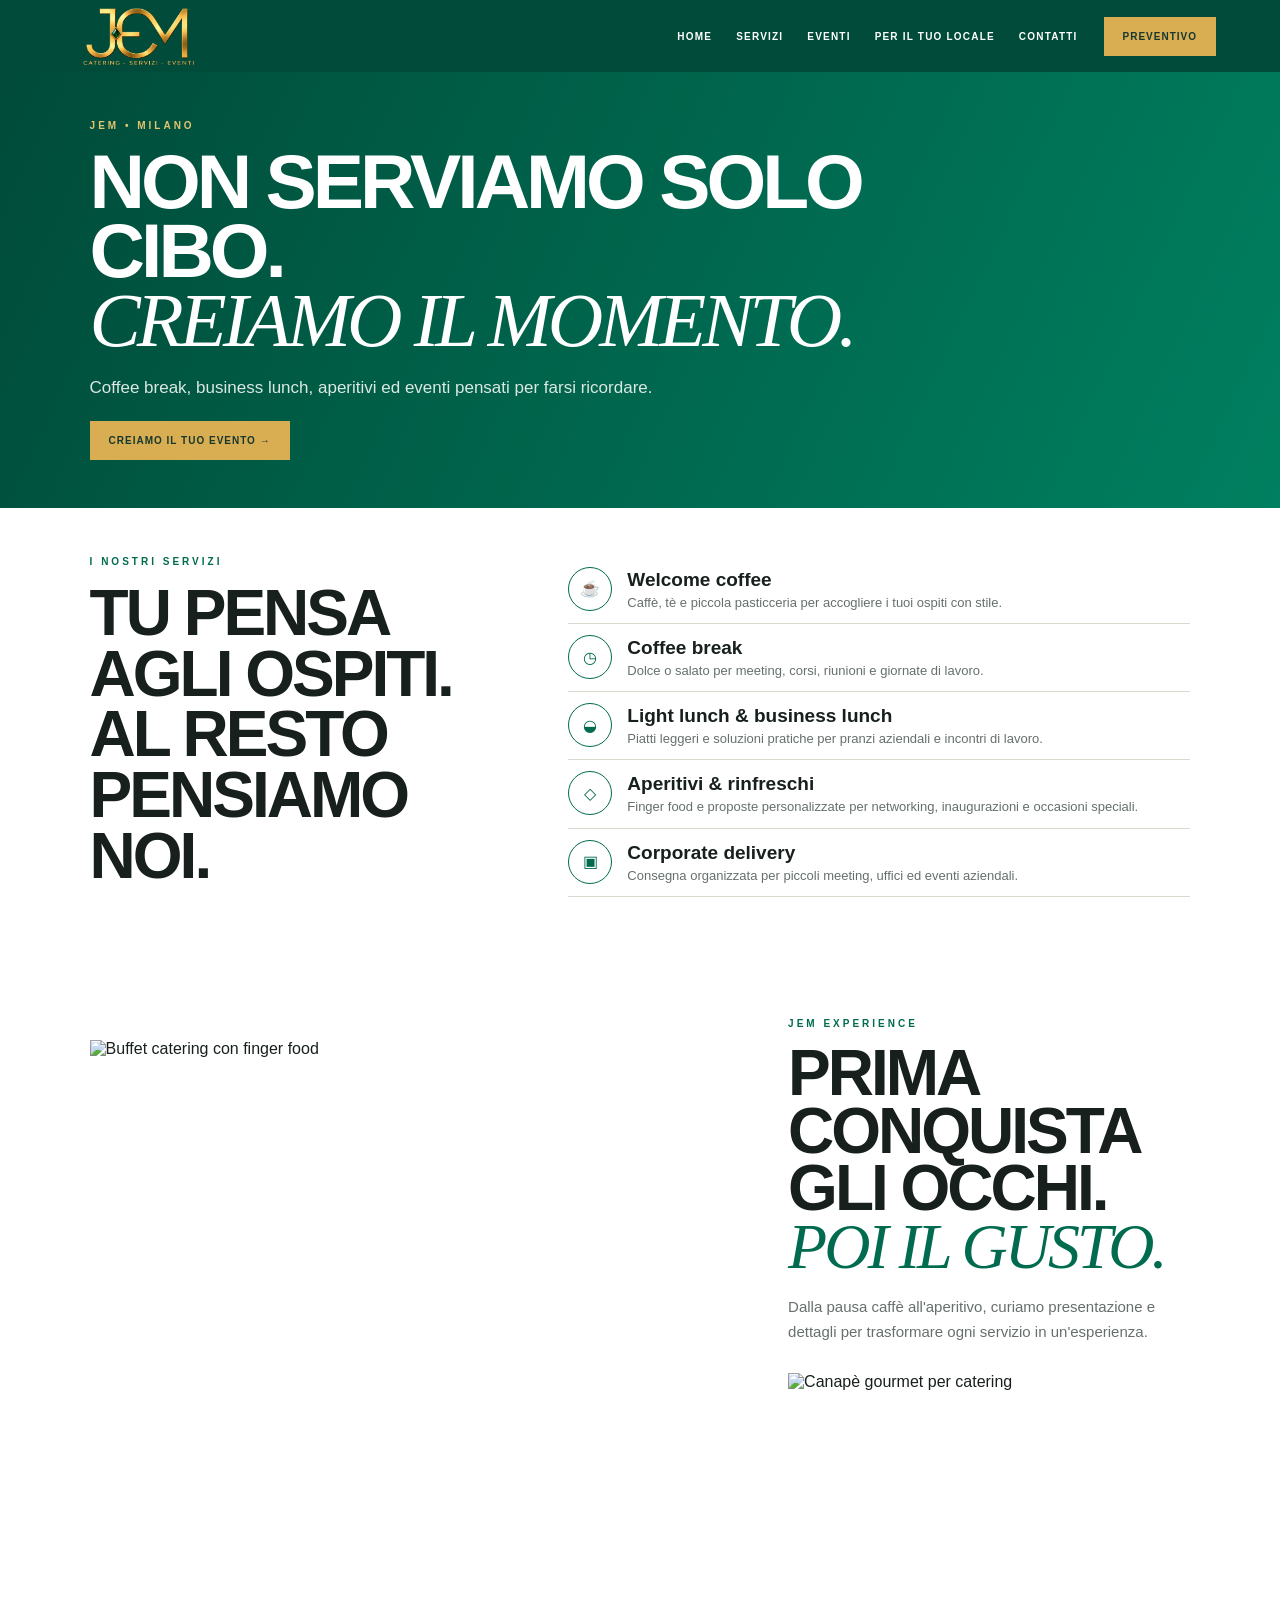
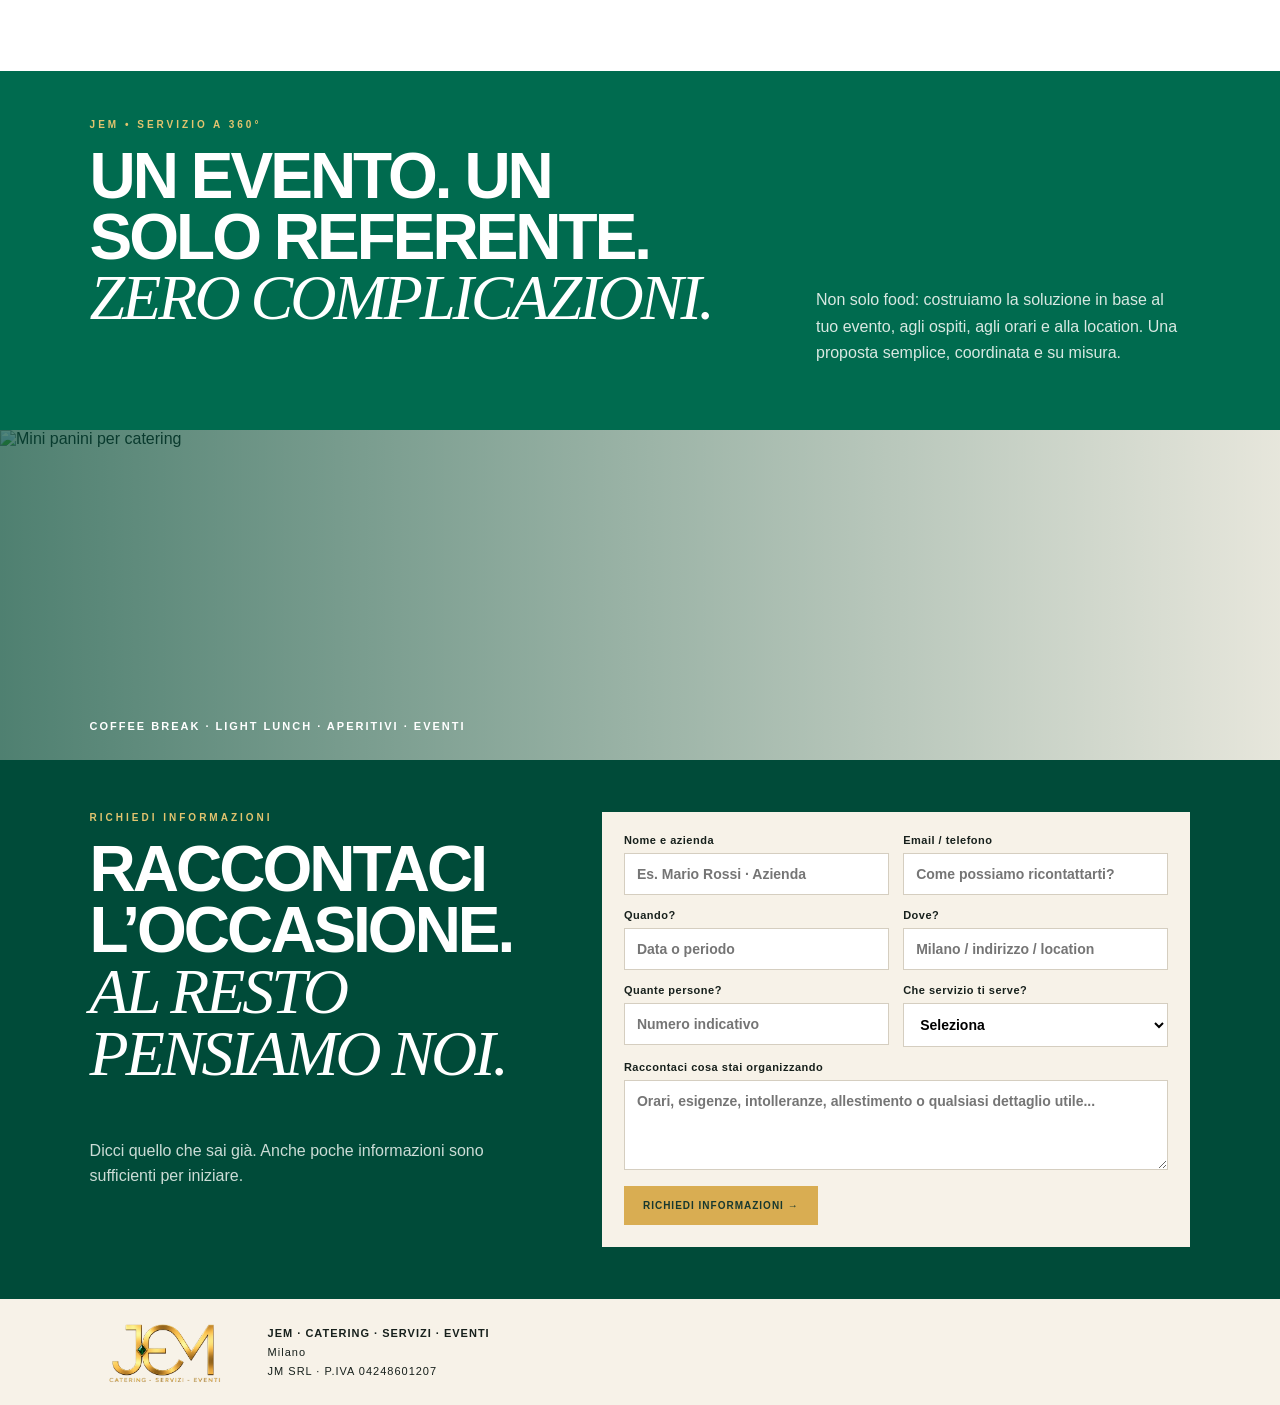
==== commit 33c0927a: "Refresh JEM marketing copy" ====
--- a/index.html
+++ b/index.html
@@ -1,7 +1,7 @@
 <!doctype html><html lang="it"><head><meta charset="utf-8"><meta name="viewport" content="width=device-width,initial-scale=1"><title>JEM | Catering · Servizi · Eventi</title><meta name="description" content="JEM Milano: coffee break, pranzi, aperitivi, eventi e servizi."><link rel="stylesheet" href="style.css"></head><body>
 <header class="nav"><a class="brand" href="#home"><img src="a_clean_logo_graphic_on_a_transparent_background.png" alt="JEM"></a><button class="menu-toggle" aria-label="Apri menu" onclick="document.body.classList.toggle('menu-open')"><span></span><span></span><span></span></button><nav><a href="#home" onclick="document.body.classList.remove('menu-open')">HOME</a><a href="#servizi" onclick="document.body.classList.remove('menu-open')">SERVIZI</a><a href="#eventi" onclick="document.body.classList.remove('menu-open')">EVENTI</a><a href="forniture.html">PER IL TUO LOCALE</a><a href="#contatti" onclick="document.body.classList.remove('menu-open')">CONTATTI</a></nav><a class="cta small" href="#contatti">PREVENTIVO</a></header>
-<main><section class="hero" id="home"><div class="hero-copy"><p class="eyebrow pale">JEM • MILANO</p><h1>OGNI OCCASIONE<br>HA IL SUO <em>SAPORE.</em></h1><p class="lead">Proposte per coffee break, pranzi, aperitivi ed eventi. Pensiamo al cibo e ai dettagli che rendono speciale ogni incontro.</p><a class="cta gold" href="#contatti">RACCONTACI IL TUO EVENTO</a></div></section>
-<section class="services" id="servizi"><div class="section-title"><p class="eyebrow">I NOSTRI SERVIZI</p><h2>TUTTO QUELLO CHE<br>SERVE AL TUO EVENTO.</h2></div><div class="service-list">
+<main><section class="hero" id="home"><div class="hero-copy"><p class="eyebrow pale">JEM • MILANO</p><h1>NON SERVIAMO SOLO CIBO.<br><em>CREIAMO IL MOMENTO.</em></h1><p class="lead">Coffee break, business lunch, aperitivi ed eventi pensati per farsi ricordare.</p><a class="cta gold" href="#contatti">CREIAMO IL TUO EVENTO →</a></div></section>
+<section class="services" id="servizi"><div class="section-title"><p class="eyebrow">I NOSTRI SERVIZI</p><h2>TU PENSA AGLI OSPITI.<br>AL RESTO PENSIAMO NOI.</h2></div><div class="service-list">
 <article><span class="svc-icon">☕</span><div><h3>Welcome coffee</h3><p>Caffè, tè e piccola pasticceria per accogliere i tuoi ospiti con stile.</p></div></article><article><span class="svc-icon">◷</span><div><h3>Coffee break</h3><p>Dolce o salato per meeting, corsi, riunioni e giornate di lavoro.</p></div></article><article><span class="svc-icon">◒</span><div><h3>Light lunch & business lunch</h3><p>Piatti leggeri e soluzioni pratiche per pranzi aziendali e incontri di lavoro.</p></div></article><article><span class="svc-icon">◇</span><div><h3>Aperitivi & rinfreschi</h3><p>Finger food e proposte personalizzate per networking, inaugurazioni e occasioni speciali.</p></div></article><article><span class="svc-icon">▣</span><div><h3>Corporate delivery</h3><p>Consegna organizzata per piccoli meeting, uffici ed eventi aziendali.</p></div></article></div></section>
-<section class="visual-story"><div class="visual-big"><img src="https://images.pexels.com/photos/34279947/pexels-photo-34279947.jpeg?auto=compress&cs=tinysrgb&w=1400" alt="Buffet catering con finger food"></div><div class="visual-copy"><p class="eyebrow">JEM EXPERIENCE</p><h2>IL GUSTO<br><em>SI VEDE.</em></h2><p>Dalla pausa caffè all'aperitivo, curiamo presentazione e dettagli per trasformare ogni servizio in un'esperienza.</p><div class="visual-small"><img src="https://images.pexels.com/photos/5157389/pexels-photo-5157389.jpeg?auto=compress&cs=tinysrgb&w=900" alt="Canapè gourmet per catering"></div></div></section><section class="wide" id="eventi"><div><p class="eyebrow pale">JEM • SERVIZIO A 360°</p><h2>UN SOLO REFERENTE.<br><em>DAL PROGETTO AL SERVIZIO.</em></h2></div><p>Non solo food: costruiamo la soluzione in base al tuo evento, agli ospiti, agli orari e alla location. Una proposta semplice, coordinata e su misura.</p></section>
-<section class="event-photo"><img src="https://images.pexels.com/photos/34644324/pexels-photo-34644324.jpeg?auto=compress&cs=tinysrgb&w=1600" alt="Mini panini per catering"><div><span>COFFEE BREAK · LIGHT LUNCH · APERITIVI · EVENTI</span></div></section><section class="contact" id="contatti"><div><p class="eyebrow pale">RICHIEDI INFORMAZIONI</p><h2>HAI GIÀ IN MENTE<br>IL TUO EVENTO?</h2><p class="introtext">Dicci quello che sai già. Anche poche informazioni sono sufficienti per iniziare.</p></div><form onsubmit="event.preventDefault();alert('Demo: il modulo verrà collegato prima della pubblicazione.')"><div class="grid"><label>Nome e azienda<input required placeholder="Es. Mario Rossi · Azienda"></label><label>Email / telefono<input required placeholder="Come possiamo ricontattarti?"></label></div><div class="grid"><label>Quando?<input placeholder="Data o periodo"></label><label>Dove?<input placeholder="Milano / indirizzo / location"></label></div><div class="grid"><label>Quante persone?<input placeholder="Numero indicativo"></label><label>Che servizio ti serve?<select><option>Seleziona</option><option>Welcome coffee</option><option>Coffee break</option><option>Light lunch / Business lunch</option><option>Aperitivo / Rinfresco</option><option>Corporate delivery</option><option>Evento completo / Altro</option></select></label></div><label>Raccontaci cosa stai organizzando<textarea rows="4" placeholder="Orari, esigenze, intolleranze, allestimento o qualsiasi dettaglio utile..."></textarea></label><button class="cta gold" type="submit">RICHIEDI INFORMAZIONI →</button></form></section></main><footer><img src="a_clean_logo_graphic_on_a_transparent_background.png" alt="JEM"><div><strong>JEM · CATERING · SERVIZI · EVENTI</strong><br>Milano<br>JM SRL · P.IVA 04248601207</div></footer></body></html>+<section class="visual-story"><div class="visual-big"><img src="https://images.pexels.com/photos/34279947/pexels-photo-34279947.jpeg?auto=compress&cs=tinysrgb&w=1400" alt="Buffet catering con finger food"></div><div class="visual-copy"><p class="eyebrow">JEM EXPERIENCE</p><h2>PRIMA CONQUISTA GLI OCCHI.<br><em>POI IL GUSTO.</em></h2><p>Dalla pausa caffè all'aperitivo, curiamo presentazione e dettagli per trasformare ogni servizio in un'esperienza.</p><div class="visual-small"><img src="https://images.pexels.com/photos/5157389/pexels-photo-5157389.jpeg?auto=compress&cs=tinysrgb&w=900" alt="Canapè gourmet per catering"></div></div></section><section class="wide" id="eventi"><div><p class="eyebrow pale">JEM • SERVIZIO A 360°</p><h2>UN EVENTO. UN SOLO REFERENTE.<br><em>ZERO COMPLICAZIONI.</em></h2></div><p>Non solo food: costruiamo la soluzione in base al tuo evento, agli ospiti, agli orari e alla location. Una proposta semplice, coordinata e su misura.</p></section>
+<section class="event-photo"><img src="https://images.pexels.com/photos/34644324/pexels-photo-34644324.jpeg?auto=compress&cs=tinysrgb&w=1600" alt="Mini panini per catering"><div><span>COFFEE BREAK · LIGHT LUNCH · APERITIVI · EVENTI</span></div></section><section class="contact" id="contatti"><div><p class="eyebrow pale">RICHIEDI INFORMAZIONI</p><h2>RACCONTACI L’OCCASIONE.<br><em>AL RESTO PENSIAMO NOI.</em></h2><p class="introtext">Dicci quello che sai già. Anche poche informazioni sono sufficienti per iniziare.</p></div><form onsubmit="event.preventDefault();alert('Demo: il modulo verrà collegato prima della pubblicazione.')"><div class="grid"><label>Nome e azienda<input required placeholder="Es. Mario Rossi · Azienda"></label><label>Email / telefono<input required placeholder="Come possiamo ricontattarti?"></label></div><div class="grid"><label>Quando?<input placeholder="Data o periodo"></label><label>Dove?<input placeholder="Milano / indirizzo / location"></label></div><div class="grid"><label>Quante persone?<input placeholder="Numero indicativo"></label><label>Che servizio ti serve?<select><option>Seleziona</option><option>Welcome coffee</option><option>Coffee break</option><option>Light lunch / Business lunch</option><option>Aperitivo / Rinfresco</option><option>Corporate delivery</option><option>Evento completo / Altro</option></select></label></div><label>Raccontaci cosa stai organizzando<textarea rows="4" placeholder="Orari, esigenze, intolleranze, allestimento o qualsiasi dettaglio utile..."></textarea></label><button class="cta gold" type="submit">RICHIEDI INFORMAZIONI →</button></form></section></main><footer><img src="a_clean_logo_graphic_on_a_transparent_background.png" alt="JEM"><div><strong>JEM · CATERING · SERVIZI · EVENTI</strong><br>Milano<br>JM SRL · P.IVA 04248601207</div></footer></body></html>
--- a/style.css
+++ b/style.css
@@ -15,3 +15,6 @@
 .brand{display:flex;align-items:center;overflow:visible}.brand img{display:block;object-fit:contain;background:transparent}
 footer img{display:block;background:transparent}
 @media(max-width:800px){.brand{flex:0 0 auto}.brand::before,.brand::after{content:none!important}.brand img{border:0!important;box-shadow:none!important;border-radius:0!important}.menu-toggle{border-radius:0!important}}
+
+.visual-story{background:#fff;padding:0 7vw 58px;display:grid;grid-template-columns:1.25fr .75fr;gap:28px;align-items:center}.visual-big{height:520px;overflow:hidden}.visual-big img,.visual-small img,.event-photo img{width:100%;height:100%;object-fit:cover;display:block}.visual-copy{padding:30px 0}.visual-copy h2{font-size:clamp(48px,5vw,72px);line-height:.9;letter-spacing:-3px;margin-bottom:20px}.visual-copy h2 em{font-family:Georgia,serif;font-weight:400;color:var(--emerald)}.visual-copy>p:not(.eyebrow){font-size:15px;line-height:1.65;color:#66706b;max-width:430px}.visual-small{height:210px;margin-top:28px;overflow:hidden}.event-photo{height:330px;position:relative;overflow:hidden}.event-photo:after{content:"";position:absolute;inset:0;background:linear-gradient(90deg,rgba(0,75,57,.68),rgba(0,75,57,.06))}.event-photo>div{position:absolute;left:7vw;bottom:28px;z-index:2;color:white;font-size:11px;font-weight:900;letter-spacing:2px}.hero{position:relative;overflow:hidden}.hero:after{content:"";position:absolute;right:-4%;top:0;width:39%;height:100%;background:url("https://images.pexels.com/photos/5157389/pexels-photo-5157389.jpeg?auto=compress&cs=tinysrgb&w=1000") center/cover no-repeat;opacity:.34;clip-path:polygon(18% 0,100% 0,100% 100%,0 100%)}.hero-copy{position:relative;z-index:2}
+@media(max-width:800px){.hero:after{width:55%;opacity:.18}.visual-story{padding:0 20px 38px;grid-template-columns:1fr;gap:0}.visual-big{height:310px;margin:0 -20px}.visual-copy{padding:30px 0 0}.visual-copy h2{font-size:42px}.visual-small{height:210px}.event-photo{height:260px}.event-photo>div{left:20px;right:20px;bottom:20px;line-height:1.5}}
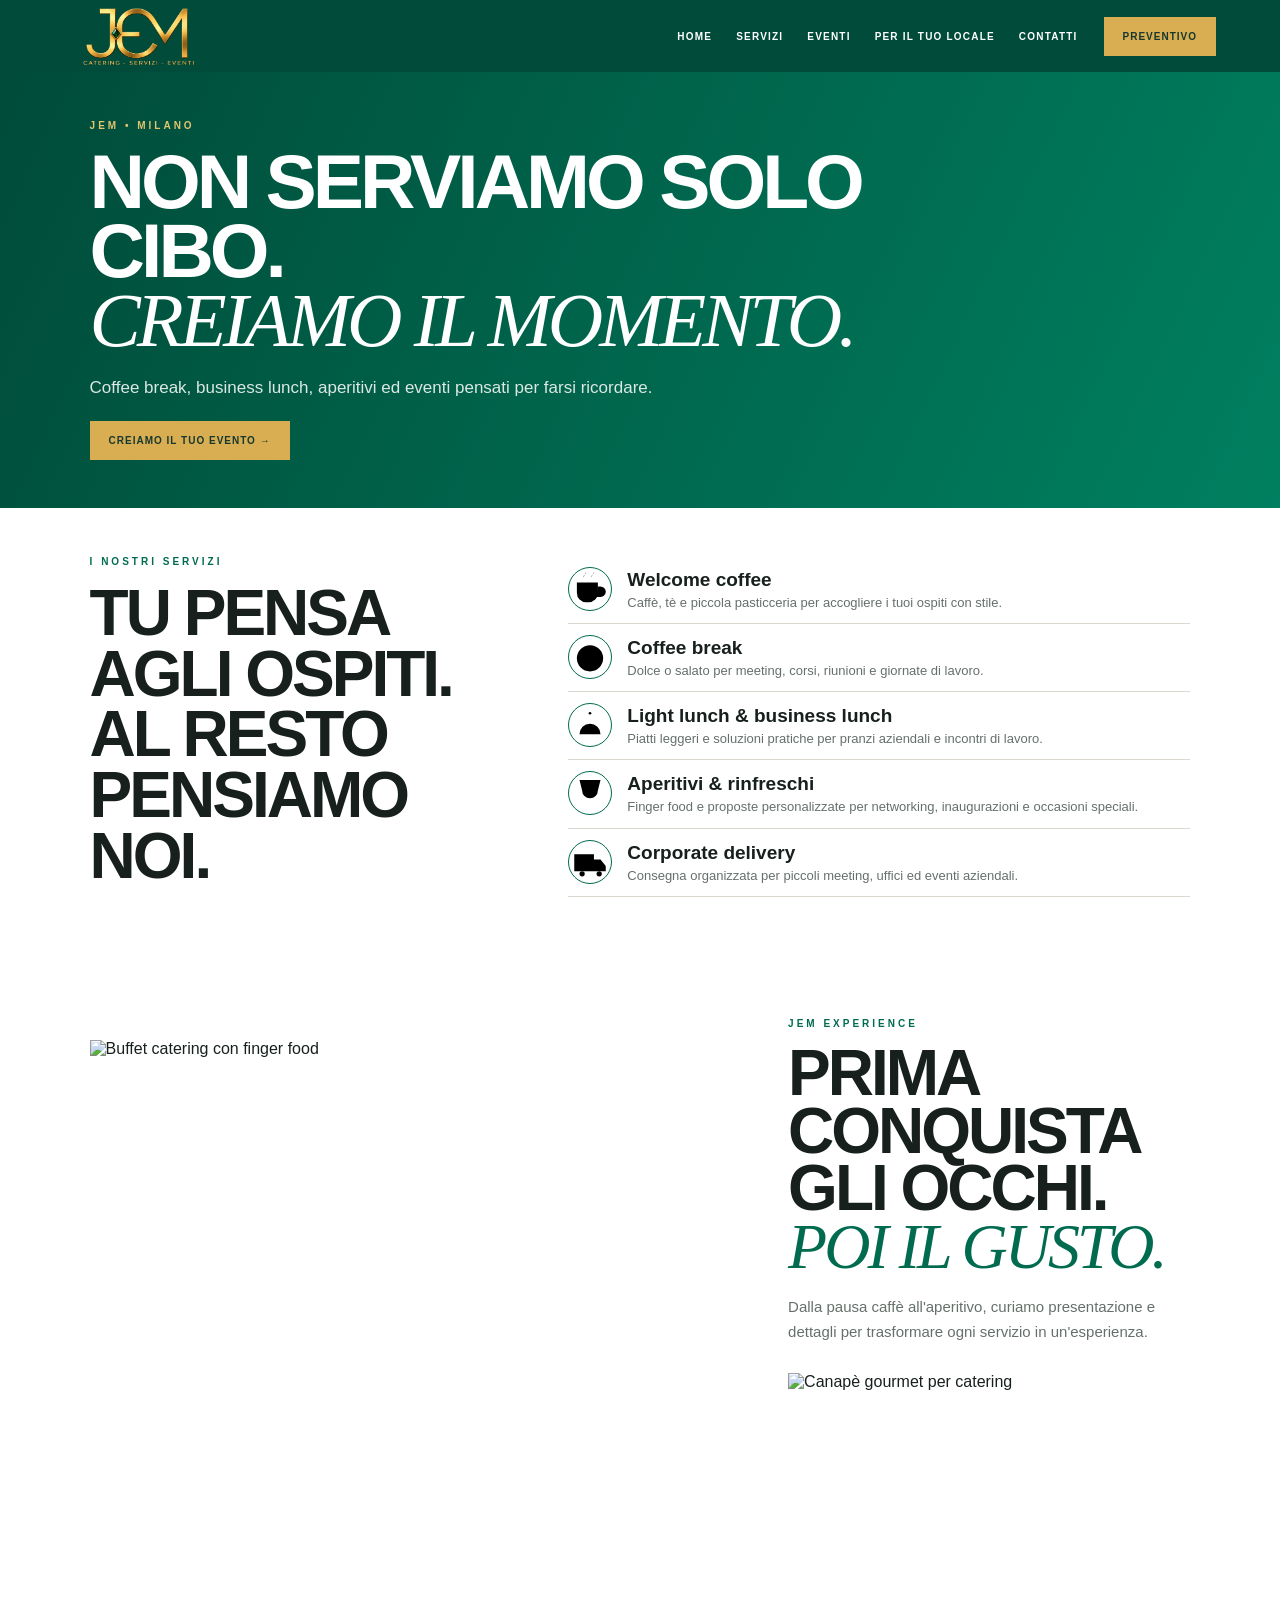
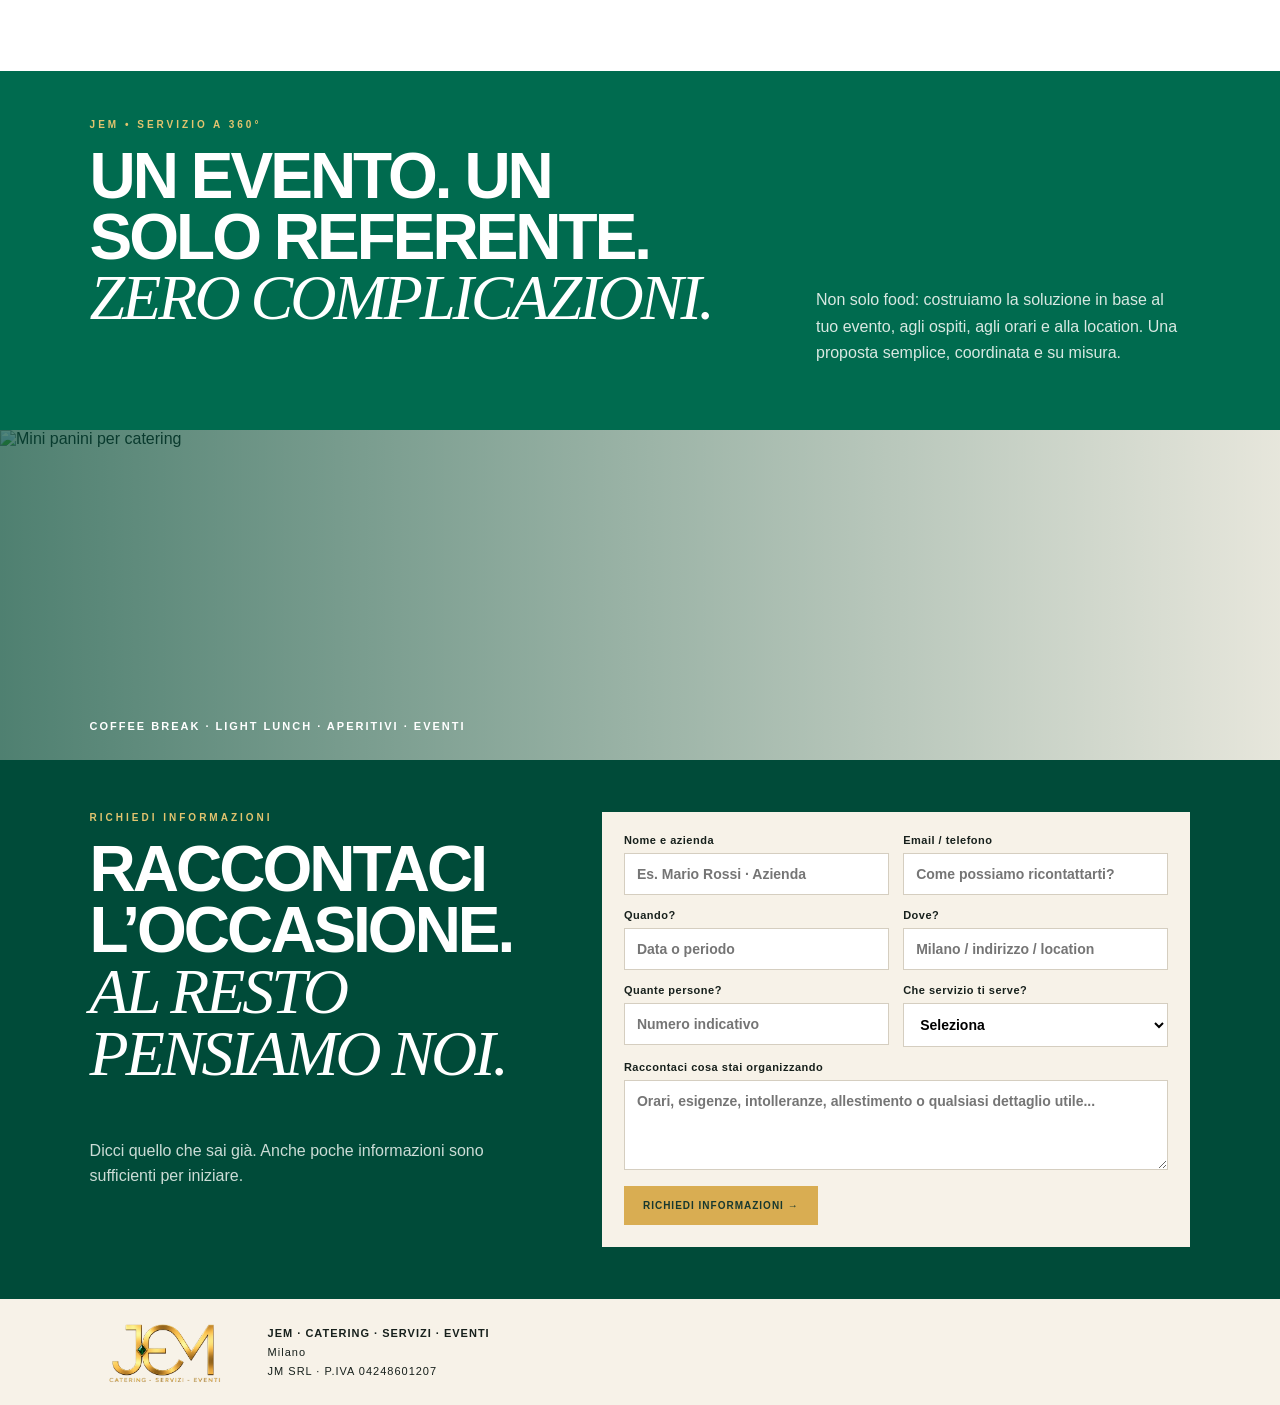
==== commit 6c6a3706: "Replace service emoji with elegant line icons" ====
--- a/index.html
+++ b/index.html
@@ -2,6 +2,6 @@
 <header class="nav"><a class="brand" href="#home"><img src="a_clean_logo_graphic_on_a_transparent_background.png" alt="JEM"></a><button class="menu-toggle" aria-label="Apri menu" onclick="document.body.classList.toggle('menu-open')"><span></span><span></span><span></span></button><nav><a href="#home" onclick="document.body.classList.remove('menu-open')">HOME</a><a href="#servizi" onclick="document.body.classList.remove('menu-open')">SERVIZI</a><a href="#eventi" onclick="document.body.classList.remove('menu-open')">EVENTI</a><a href="forniture.html">PER IL TUO LOCALE</a><a href="#contatti" onclick="document.body.classList.remove('menu-open')">CONTATTI</a></nav><a class="cta small" href="#contatti">PREVENTIVO</a></header>
 <main><section class="hero" id="home"><div class="hero-copy"><p class="eyebrow pale">JEM • MILANO</p><h1>NON SERVIAMO SOLO CIBO.<br><em>CREIAMO IL MOMENTO.</em></h1><p class="lead">Coffee break, business lunch, aperitivi ed eventi pensati per farsi ricordare.</p><a class="cta gold" href="#contatti">CREIAMO IL TUO EVENTO →</a></div></section>
 <section class="services" id="servizi"><div class="section-title"><p class="eyebrow">I NOSTRI SERVIZI</p><h2>TU PENSA AGLI OSPITI.<br>AL RESTO PENSIAMO NOI.</h2></div><div class="service-list">
-<article><span class="svc-icon">☕</span><div><h3>Welcome coffee</h3><p>Caffè, tè e piccola pasticceria per accogliere i tuoi ospiti con stile.</p></div></article><article><span class="svc-icon">◷</span><div><h3>Coffee break</h3><p>Dolce o salato per meeting, corsi, riunioni e giornate di lavoro.</p></div></article><article><span class="svc-icon">◒</span><div><h3>Light lunch & business lunch</h3><p>Piatti leggeri e soluzioni pratiche per pranzi aziendali e incontri di lavoro.</p></div></article><article><span class="svc-icon">◇</span><div><h3>Aperitivi & rinfreschi</h3><p>Finger food e proposte personalizzate per networking, inaugurazioni e occasioni speciali.</p></div></article><article><span class="svc-icon">▣</span><div><h3>Corporate delivery</h3><p>Consegna organizzata per piccoli meeting, uffici ed eventi aziendali.</p></div></article></div></section>
+<article><span class="svc-icon"><svg viewBox="0 0 32 32" aria-hidden="true"><path d="M6 11h16v8a7 7 0 0 1-7 7h-2a7 7 0 0 1-7-7v-8Z"/><path d="M22 14h2a4 4 0 0 1 0 8h-3"/><path d="M11 7c0-2 2-2 2-4M17 7c0-2 2-2 2-4"/></svg></span><div><h3>Welcome coffee</h3><p>Caffè, tè e piccola pasticceria per accogliere i tuoi ospiti con stile.</p></div></article><article><span class="svc-icon"><svg viewBox="0 0 32 32" aria-hidden="true"><circle cx="16" cy="17" r="10"/><path d="M16 11v6l4 3M12 4h8"/></svg></span><div><h3>Coffee break</h3><p>Dolce o salato per meeting, corsi, riunioni e giornate di lavoro.</p></div></article><article><span class="svc-icon"><svg viewBox="0 0 32 32" aria-hidden="true"><path d="M5 23h22M8 23a8 8 0 0 1 16 0M16 11v-2"/><circle cx="16" cy="7" r="1"/></svg></span><div><h3>Light lunch & business lunch</h3><p>Piatti leggeri e soluzioni pratiche per pranzi aziendali e incontri di lavoro.</p></div></article><article><span class="svc-icon"><svg viewBox="0 0 32 32" aria-hidden="true"><path d="M8 6h16l-2 8a6 6 0 0 1-12 0L8 6ZM16 20v6M11 27h10"/></svg></span><div><h3>Aperitivi & rinfreschi</h3><p>Finger food e proposte personalizzate per networking, inaugurazioni e occasioni speciali.</p></div></article><article><span class="svc-icon"><svg viewBox="0 0 32 32" aria-hidden="true"><path d="M4 10h15v13H4zM19 14h5l4 5v4h-9z"/><circle cx="10" cy="25" r="2"/><circle cx="23" cy="25" r="2"/></svg></span><div><h3>Corporate delivery</h3><p>Consegna organizzata per piccoli meeting, uffici ed eventi aziendali.</p></div></article></div></section>
 <section class="visual-story"><div class="visual-big"><img src="https://images.pexels.com/photos/34279947/pexels-photo-34279947.jpeg?auto=compress&cs=tinysrgb&w=1400" alt="Buffet catering con finger food"></div><div class="visual-copy"><p class="eyebrow">JEM EXPERIENCE</p><h2>PRIMA CONQUISTA GLI OCCHI.<br><em>POI IL GUSTO.</em></h2><p>Dalla pausa caffè all'aperitivo, curiamo presentazione e dettagli per trasformare ogni servizio in un'esperienza.</p><div class="visual-small"><img src="https://images.pexels.com/photos/5157389/pexels-photo-5157389.jpeg?auto=compress&cs=tinysrgb&w=900" alt="Canapè gourmet per catering"></div></div></section><section class="wide" id="eventi"><div><p class="eyebrow pale">JEM • SERVIZIO A 360°</p><h2>UN EVENTO. UN SOLO REFERENTE.<br><em>ZERO COMPLICAZIONI.</em></h2></div><p>Non solo food: costruiamo la soluzione in base al tuo evento, agli ospiti, agli orari e alla location. Una proposta semplice, coordinata e su misura.</p></section>
 <section class="event-photo"><img src="https://images.pexels.com/photos/34644324/pexels-photo-34644324.jpeg?auto=compress&cs=tinysrgb&w=1600" alt="Mini panini per catering"><div><span>COFFEE BREAK · LIGHT LUNCH · APERITIVI · EVENTI</span></div></section><section class="contact" id="contatti"><div><p class="eyebrow pale">RICHIEDI INFORMAZIONI</p><h2>RACCONTACI L’OCCASIONE.<br><em>AL RESTO PENSIAMO NOI.</em></h2><p class="introtext">Dicci quello che sai già. Anche poche informazioni sono sufficienti per iniziare.</p></div><form onsubmit="event.preventDefault();alert('Demo: il modulo verrà collegato prima della pubblicazione.')"><div class="grid"><label>Nome e azienda<input required placeholder="Es. Mario Rossi · Azienda"></label><label>Email / telefono<input required placeholder="Come possiamo ricontattarti?"></label></div><div class="grid"><label>Quando?<input placeholder="Data o periodo"></label><label>Dove?<input placeholder="Milano / indirizzo / location"></label></div><div class="grid"><label>Quante persone?<input placeholder="Numero indicativo"></label><label>Che servizio ti serve?<select><option>Seleziona</option><option>Welcome coffee</option><option>Coffee break</option><option>Light lunch / Business lunch</option><option>Aperitivo / Rinfresco</option><option>Corporate delivery</option><option>Evento completo / Altro</option></select></label></div><label>Raccontaci cosa stai organizzando<textarea rows="4" placeholder="Orari, esigenze, intolleranze, allestimento o qualsiasi dettaglio utile..."></textarea></label><button class="cta gold" type="submit">RICHIEDI INFORMAZIONI →</button></form></section></main><footer><img src="a_clean_logo_graphic_on_a_transparent_background.png" alt="JEM"><div><strong>JEM · CATERING · SERVIZI · EVENTI</strong><br>Milano<br>JM SRL · P.IVA 04248601207</div></footer></body></html>
--- a/style.css
+++ b/style.css
@@ -18,3 +18,51 @@
 
 .visual-story{background:#fff;padding:0 7vw 58px;display:grid;grid-template-columns:1.25fr .75fr;gap:28px;align-items:center}.visual-big{height:520px;overflow:hidden}.visual-big img,.visual-small img,.event-photo img{width:100%;height:100%;object-fit:cover;display:block}.visual-copy{padding:30px 0}.visual-copy h2{font-size:clamp(48px,5vw,72px);line-height:.9;letter-spacing:-3px;margin-bottom:20px}.visual-copy h2 em{font-family:Georgia,serif;font-weight:400;color:var(--emerald)}.visual-copy>p:not(.eyebrow){font-size:15px;line-height:1.65;color:#66706b;max-width:430px}.visual-small{height:210px;margin-top:28px;overflow:hidden}.event-photo{height:330px;position:relative;overflow:hidden}.event-photo:after{content:"";position:absolute;inset:0;background:linear-gradient(90deg,rgba(0,75,57,.68),rgba(0,75,57,.06))}.event-photo>div{position:absolute;left:7vw;bottom:28px;z-index:2;color:white;font-size:11px;font-weight:900;letter-spacing:2px}.hero{position:relative;overflow:hidden}.hero:after{content:"";position:absolute;right:-4%;top:0;width:39%;height:100%;background:url("https://images.pexels.com/photos/5157389/pexels-photo-5157389.jpeg?auto=compress&cs=tinysrgb&w=1000") center/cover no-repeat;opacity:.34;clip-path:polygon(18% 0,100% 0,100% 100%,0 100%)}.hero-copy{position:relative;z-index:2}
 @media(max-width:800px){.hero:after{width:55%;opacity:.18}.visual-story{padding:0 20px 38px;grid-template-columns:1fr;gap:0}.visual-big{height:310px;margin:0 -20px}.visual-copy{padding:30px 0 0}.visual-copy h2{font-size:42px}.visual-small{height:210px}.event-photo{height:260px}.event-photo>div{left:20px;right:20px;bottom:20px;line-height:1.5}}
+
+/* Mobile photo composition fix */
+@media(max-width:800px){
+ .hero{background:linear-gradient(115deg,#004b39,#008060);padding-bottom:0;display:block}
+ .hero:after{content:"";position:relative;display:block;right:auto;top:auto;width:calc(100% + 40px);height:230px;margin:34px -20px 0;background:url("https://images.pexels.com/photos/5157389/pexels-photo-5157389.jpeg?auto=compress&cs=tinysrgb&w=1000") center 46%/cover no-repeat;opacity:1;clip-path:none}
+ .visual-story{display:block;padding-bottom:34px}
+ .visual-big{height:285px;margin:0 -20px}.visual-big img{object-position:center 50%}
+ .visual-copy{padding:28px 0 0}.visual-small{height:190px;margin-top:22px;border-radius:0}.visual-small img{object-position:center 45%}
+ .event-photo{height:230px}.event-photo img{object-position:center 50%}.event-photo:after{background:linear-gradient(0deg,rgba(0,75,57,.72),rgba(0,75,57,0) 65%)}
+}
+@media(max-width:430px){.hero:after{height:210px}.visual-big{height:260px}.visual-small{height:175px}.event-photo{height:210px}}
+
+/* iPhone/Safari mobile layout hardening */
+@media screen and (max-width:800px){
+ html,body{width:100%;max-width:100%;overflow-x:hidden}
+ body{min-width:0}
+ main,section,header,footer{width:100%;max-width:100%}
+ .nav{width:100%;max-width:100vw}
+ .hero,.services,.visual-story,.wide,.event-photo,.contact,.b2b-hero,.b2b-pitch,.food-range,.b2b-strip{width:100%;max-width:100%;min-width:0}
+ .services,.wide,.contact,.b2b-pitch,.food-range{display:block}
+ .section-title,.service-list,.visual-copy,.wide>div,.wide>p,.contact>div,.contact form{width:100%;max-width:100%;min-width:0}
+ .service-list{margin-top:28px}
+ .visual-big{width:calc(100% + 40px);max-width:none}
+ .visual-small{width:100%;max-width:100%}
+ .visual-big img,.visual-small img,.event-photo img{width:100%!important;max-width:100%!important;height:100%!important;object-fit:cover}
+ .event-photo{width:100%;max-width:100%}
+ .grid{display:block}
+ input,select,textarea{max-width:100%}
+}
+
+/* Definitive mobile viewport fix: Safari was rendering desktop media queries */
+@media only screen and (max-device-width:932px), only screen and (max-width:932px){
+ html{-webkit-text-size-adjust:100%;width:100%;overflow-x:hidden}
+ body{width:100%!important;min-width:0!important;max-width:100vw!important;overflow-x:hidden!important}
+ .nav{box-sizing:border-box;width:100vw!important;max-width:100vw!important}
+ .nav nav{position:fixed!important}
+ main{display:block!important;width:100%!important;max-width:100vw!important;overflow:hidden!important}
+ .hero,.services,.visual-story,.wide,.event-photo,.contact{box-sizing:border-box!important;width:100%!important;max-width:100vw!important;margin-left:0!important;margin-right:0!important}
+ .services,.wide,.contact{grid-template-columns:minmax(0,1fr)!important}
+ .services>* ,.wide>* ,.contact>*{min-width:0!important;width:100%!important;max-width:100%!important}
+ .visual-story{display:flex!important;flex-direction:column!important;padding-left:20px!important;padding-right:20px!important}
+ .visual-big{flex:none!important;width:calc(100% + 40px)!important;max-width:none!important;margin-left:-20px!important;margin-right:-20px!important;height:260px!important}
+ .visual-copy{width:100%!important;max-width:100%!important}
+ .visual-small{width:100%!important;height:180px!important}
+ .event-photo{height:220px!important}
+ .event-photo img,.visual-big img,.visual-small img{display:block!important;width:100%!important;max-width:none!important;height:100%!important;object-fit:cover!important}
+ .section-title h2,.wide h2,.contact h2,.visual-copy h2{overflow-wrap:break-word}
+}
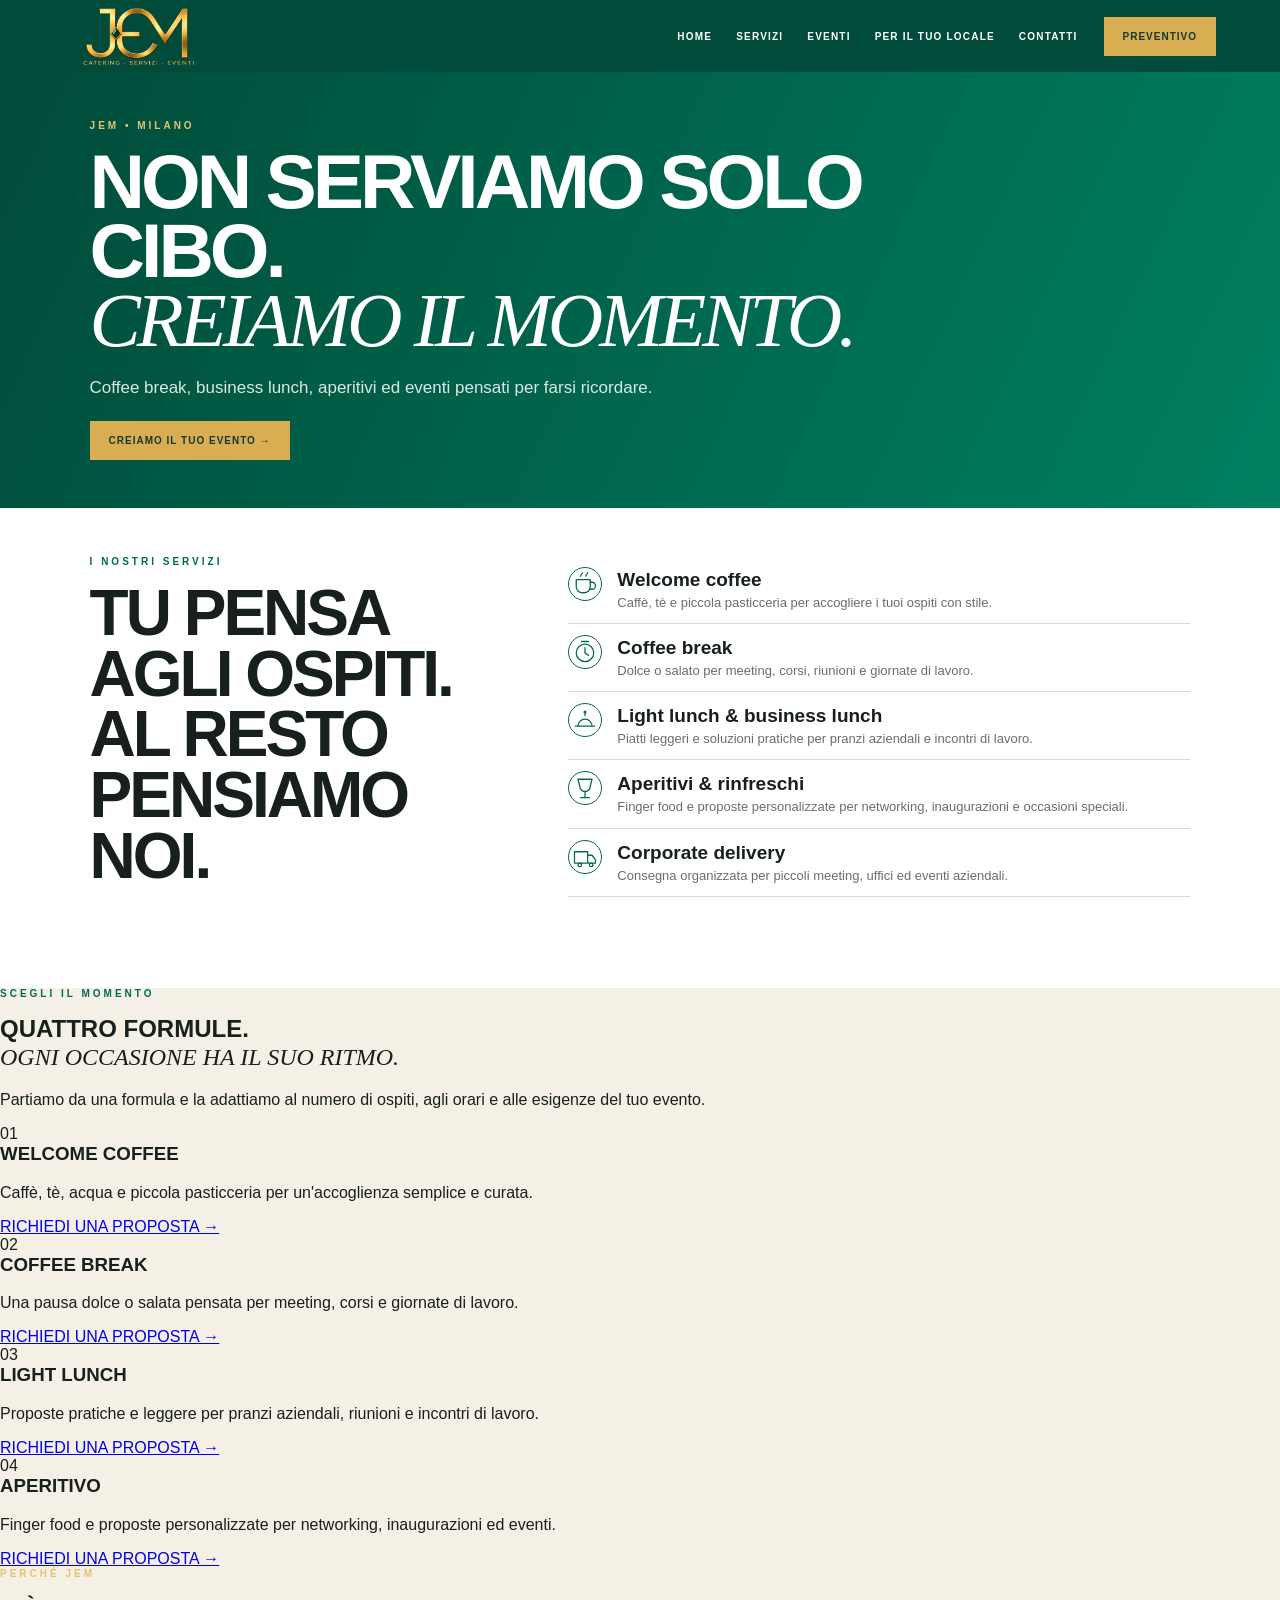
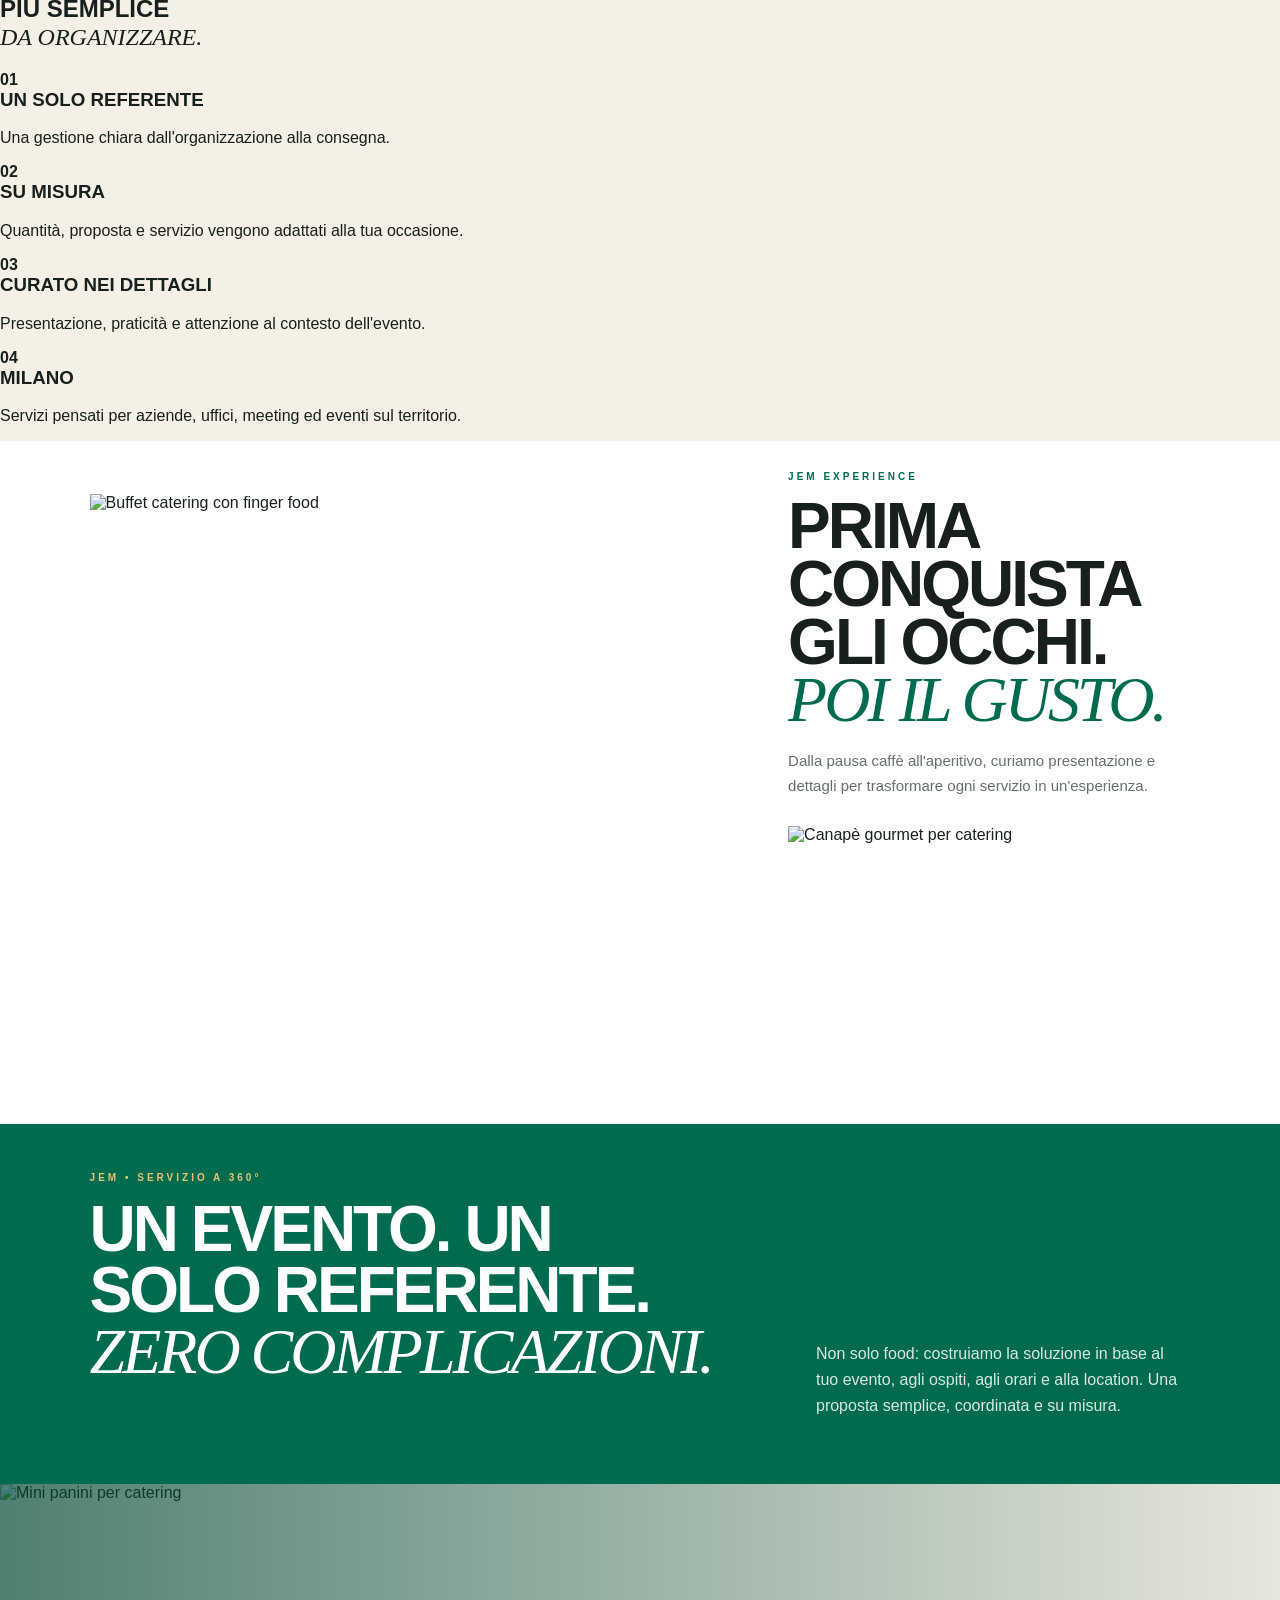
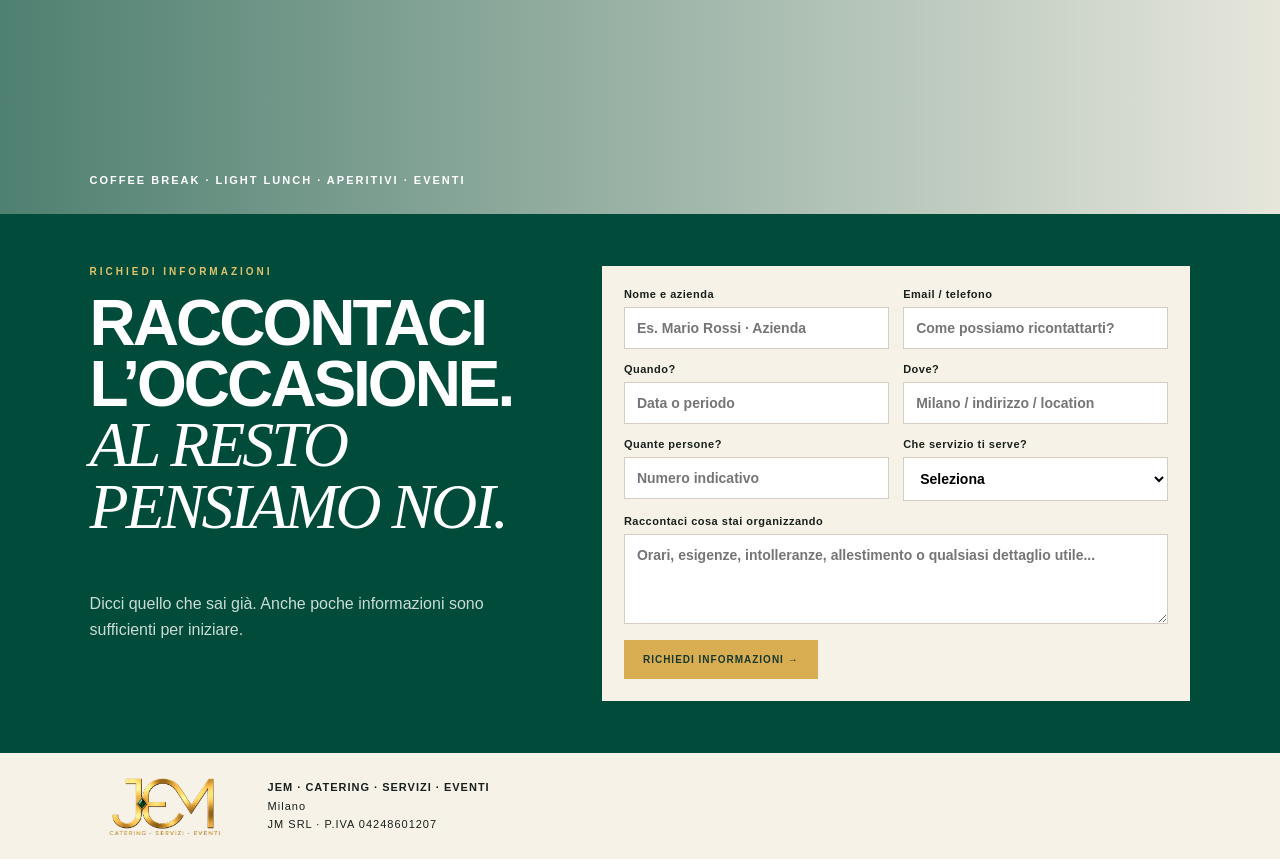
==== commit ff1e5df0: "Add JEM formulas and why JEM sections" ====
--- a/index.html
+++ b/index.html
@@ -3,5 +3,18 @@
 <main><section class="hero" id="home"><div class="hero-copy"><p class="eyebrow pale">JEM • MILANO</p><h1>NON SERVIAMO SOLO CIBO.<br><em>CREIAMO IL MOMENTO.</em></h1><p class="lead">Coffee break, business lunch, aperitivi ed eventi pensati per farsi ricordare.</p><a class="cta gold" href="#contatti">CREIAMO IL TUO EVENTO →</a></div></section>
 <section class="services" id="servizi"><div class="section-title"><p class="eyebrow">I NOSTRI SERVIZI</p><h2>TU PENSA AGLI OSPITI.<br>AL RESTO PENSIAMO NOI.</h2></div><div class="service-list">
 <article><span class="svc-icon"><svg viewBox="0 0 32 32" aria-hidden="true"><path d="M6 11h16v8a7 7 0 0 1-7 7h-2a7 7 0 0 1-7-7v-8Z"/><path d="M22 14h2a4 4 0 0 1 0 8h-3"/><path d="M11 7c0-2 2-2 2-4M17 7c0-2 2-2 2-4"/></svg></span><div><h3>Welcome coffee</h3><p>Caffè, tè e piccola pasticceria per accogliere i tuoi ospiti con stile.</p></div></article><article><span class="svc-icon"><svg viewBox="0 0 32 32" aria-hidden="true"><circle cx="16" cy="17" r="10"/><path d="M16 11v6l4 3M12 4h8"/></svg></span><div><h3>Coffee break</h3><p>Dolce o salato per meeting, corsi, riunioni e giornate di lavoro.</p></div></article><article><span class="svc-icon"><svg viewBox="0 0 32 32" aria-hidden="true"><path d="M5 23h22M8 23a8 8 0 0 1 16 0M16 11v-2"/><circle cx="16" cy="7" r="1"/></svg></span><div><h3>Light lunch & business lunch</h3><p>Piatti leggeri e soluzioni pratiche per pranzi aziendali e incontri di lavoro.</p></div></article><article><span class="svc-icon"><svg viewBox="0 0 32 32" aria-hidden="true"><path d="M8 6h16l-2 8a6 6 0 0 1-12 0L8 6ZM16 20v6M11 27h10"/></svg></span><div><h3>Aperitivi & rinfreschi</h3><p>Finger food e proposte personalizzate per networking, inaugurazioni e occasioni speciali.</p></div></article><article><span class="svc-icon"><svg viewBox="0 0 32 32" aria-hidden="true"><path d="M4 10h15v13H4zM19 14h5l4 5v4h-9z"/><circle cx="10" cy="25" r="2"/><circle cx="23" cy="25" r="2"/></svg></span><div><h3>Corporate delivery</h3><p>Consegna organizzata per piccoli meeting, uffici ed eventi aziendali.</p></div></article></div></section>
-<section class="visual-story"><div class="visual-big"><img src="https://images.pexels.com/photos/34279947/pexels-photo-34279947.jpeg?auto=compress&cs=tinysrgb&w=1400" alt="Buffet catering con finger food"></div><div class="visual-copy"><p class="eyebrow">JEM EXPERIENCE</p><h2>PRIMA CONQUISTA GLI OCCHI.<br><em>POI IL GUSTO.</em></h2><p>Dalla pausa caffè all'aperitivo, curiamo presentazione e dettagli per trasformare ogni servizio in un'esperienza.</p><div class="visual-small"><img src="https://images.pexels.com/photos/5157389/pexels-photo-5157389.jpeg?auto=compress&cs=tinysrgb&w=900" alt="Canapè gourmet per catering"></div></div></section><section class="wide" id="eventi"><div><p class="eyebrow pale">JEM • SERVIZIO A 360°</p><h2>UN EVENTO. UN SOLO REFERENTE.<br><em>ZERO COMPLICAZIONI.</em></h2></div><p>Non solo food: costruiamo la soluzione in base al tuo evento, agli ospiti, agli orari e alla location. Una proposta semplice, coordinata e su misura.</p></section>
+<section class="jem-formulas">
+<div class="formula-head"><p class="eyebrow">SCEGLI IL MOMENTO</p><h2>QUATTRO FORMULE.<br><em>OGNI OCCASIONE HA IL SUO RITMO.</em></h2><p>Partiamo da una formula e la adattiamo al numero di ospiti, agli orari e alle esigenze del tuo evento.</p></div>
+<div class="formula-grid">
+<article><span>01</span><h3>WELCOME COFFEE</h3><p>Caffè, tè, acqua e piccola pasticceria per un'accoglienza semplice e curata.</p><a href="#contatti">RICHIEDI UNA PROPOSTA →</a></article>
+<article><span>02</span><h3>COFFEE BREAK</h3><p>Una pausa dolce o salata pensata per meeting, corsi e giornate di lavoro.</p><a href="#contatti">RICHIEDI UNA PROPOSTA →</a></article>
+<article><span>03</span><h3>LIGHT LUNCH</h3><p>Proposte pratiche e leggere per pranzi aziendali, riunioni e incontri di lavoro.</p><a href="#contatti">RICHIEDI UNA PROPOSTA →</a></article>
+<article><span>04</span><h3>APERITIVO</h3><p>Finger food e proposte personalizzate per networking, inaugurazioni ed eventi.</p><a href="#contatti">RICHIEDI UNA PROPOSTA →</a></article>
+</div></section>
+<section class="why-jem"><div class="why-title"><p class="eyebrow pale">PERCHÉ JEM</p><h2>PIÙ SEMPLICE<br><em>DA ORGANIZZARE.</em></h2></div><div class="why-grid">
+<article><b>01</b><h3>UN SOLO REFERENTE</h3><p>Una gestione chiara dall'organizzazione alla consegna.</p></article>
+<article><b>02</b><h3>SU MISURA</h3><p>Quantità, proposta e servizio vengono adattati alla tua occasione.</p></article>
+<article><b>03</b><h3>CURATO NEI DETTAGLI</h3><p>Presentazione, praticità e attenzione al contesto dell'evento.</p></article>
+<article><b>04</b><h3>MILANO</h3><p>Servizi pensati per aziende, uffici, meeting ed eventi sul territorio.</p></article>
+</div></section><section class="visual-story"><div class="visual-big"><img src="https://images.pexels.com/photos/34279947/pexels-photo-34279947.jpeg?auto=compress&cs=tinysrgb&w=1400" alt="Buffet catering con finger food"></div><div class="visual-copy"><p class="eyebrow">JEM EXPERIENCE</p><h2>PRIMA CONQUISTA GLI OCCHI.<br><em>POI IL GUSTO.</em></h2><p>Dalla pausa caffè all'aperitivo, curiamo presentazione e dettagli per trasformare ogni servizio in un'esperienza.</p><div class="visual-small"><img src="https://images.pexels.com/photos/5157389/pexels-photo-5157389.jpeg?auto=compress&cs=tinysrgb&w=900" alt="Canapè gourmet per catering"></div></div></section><section class="wide" id="eventi"><div><p class="eyebrow pale">JEM • SERVIZIO A 360°</p><h2>UN EVENTO. UN SOLO REFERENTE.<br><em>ZERO COMPLICAZIONI.</em></h2></div><p>Non solo food: costruiamo la soluzione in base al tuo evento, agli ospiti, agli orari e alla location. Una proposta semplice, coordinata e su misura.</p></section>
 <section class="event-photo"><img src="https://images.pexels.com/photos/34644324/pexels-photo-34644324.jpeg?auto=compress&cs=tinysrgb&w=1600" alt="Mini panini per catering"><div><span>COFFEE BREAK · LIGHT LUNCH · APERITIVI · EVENTI</span></div></section><section class="contact" id="contatti"><div><p class="eyebrow pale">RICHIEDI INFORMAZIONI</p><h2>RACCONTACI L’OCCASIONE.<br><em>AL RESTO PENSIAMO NOI.</em></h2><p class="introtext">Dicci quello che sai già. Anche poche informazioni sono sufficienti per iniziare.</p></div><form onsubmit="event.preventDefault();alert('Demo: il modulo verrà collegato prima della pubblicazione.')"><div class="grid"><label>Nome e azienda<input required placeholder="Es. Mario Rossi · Azienda"></label><label>Email / telefono<input required placeholder="Come possiamo ricontattarti?"></label></div><div class="grid"><label>Quando?<input placeholder="Data o periodo"></label><label>Dove?<input placeholder="Milano / indirizzo / location"></label></div><div class="grid"><label>Quante persone?<input placeholder="Numero indicativo"></label><label>Che servizio ti serve?<select><option>Seleziona</option><option>Welcome coffee</option><option>Coffee break</option><option>Light lunch / Business lunch</option><option>Aperitivo / Rinfresco</option><option>Corporate delivery</option><option>Evento completo / Altro</option></select></label></div><label>Raccontaci cosa stai organizzando<textarea rows="4" placeholder="Orari, esigenze, intolleranze, allestimento o qualsiasi dettaglio utile..."></textarea></label><button class="cta gold" type="submit">RICHIEDI INFORMAZIONI →</button></form></section></main><footer><img src="a_clean_logo_graphic_on_a_transparent_background.png" alt="JEM"><div><strong>JEM · CATERING · SERVIZI · EVENTI</strong><br>Milano<br>JM SRL · P.IVA 04248601207</div></footer></body></html>
--- a/style.css
+++ b/style.css
@@ -66,3 +66,7 @@
  .event-photo img,.visual-big img,.visual-small img{display:block!important;width:100%!important;max-width:none!important;height:100%!important;object-fit:cover!important}
  .section-title h2,.wide h2,.contact h2,.visual-copy h2{overflow-wrap:break-word}
 }
+
+/* JEM service line icons */
+.svc-icon{width:34px;height:34px;flex:0 0 34px;display:flex;align-items:center;justify-content:center;color:var(--emerald)}
+.svc-icon svg{width:28px;height:28px;fill:none;stroke:currentColor;stroke-width:1.45;stroke-linecap:round;stroke-linejoin:round}
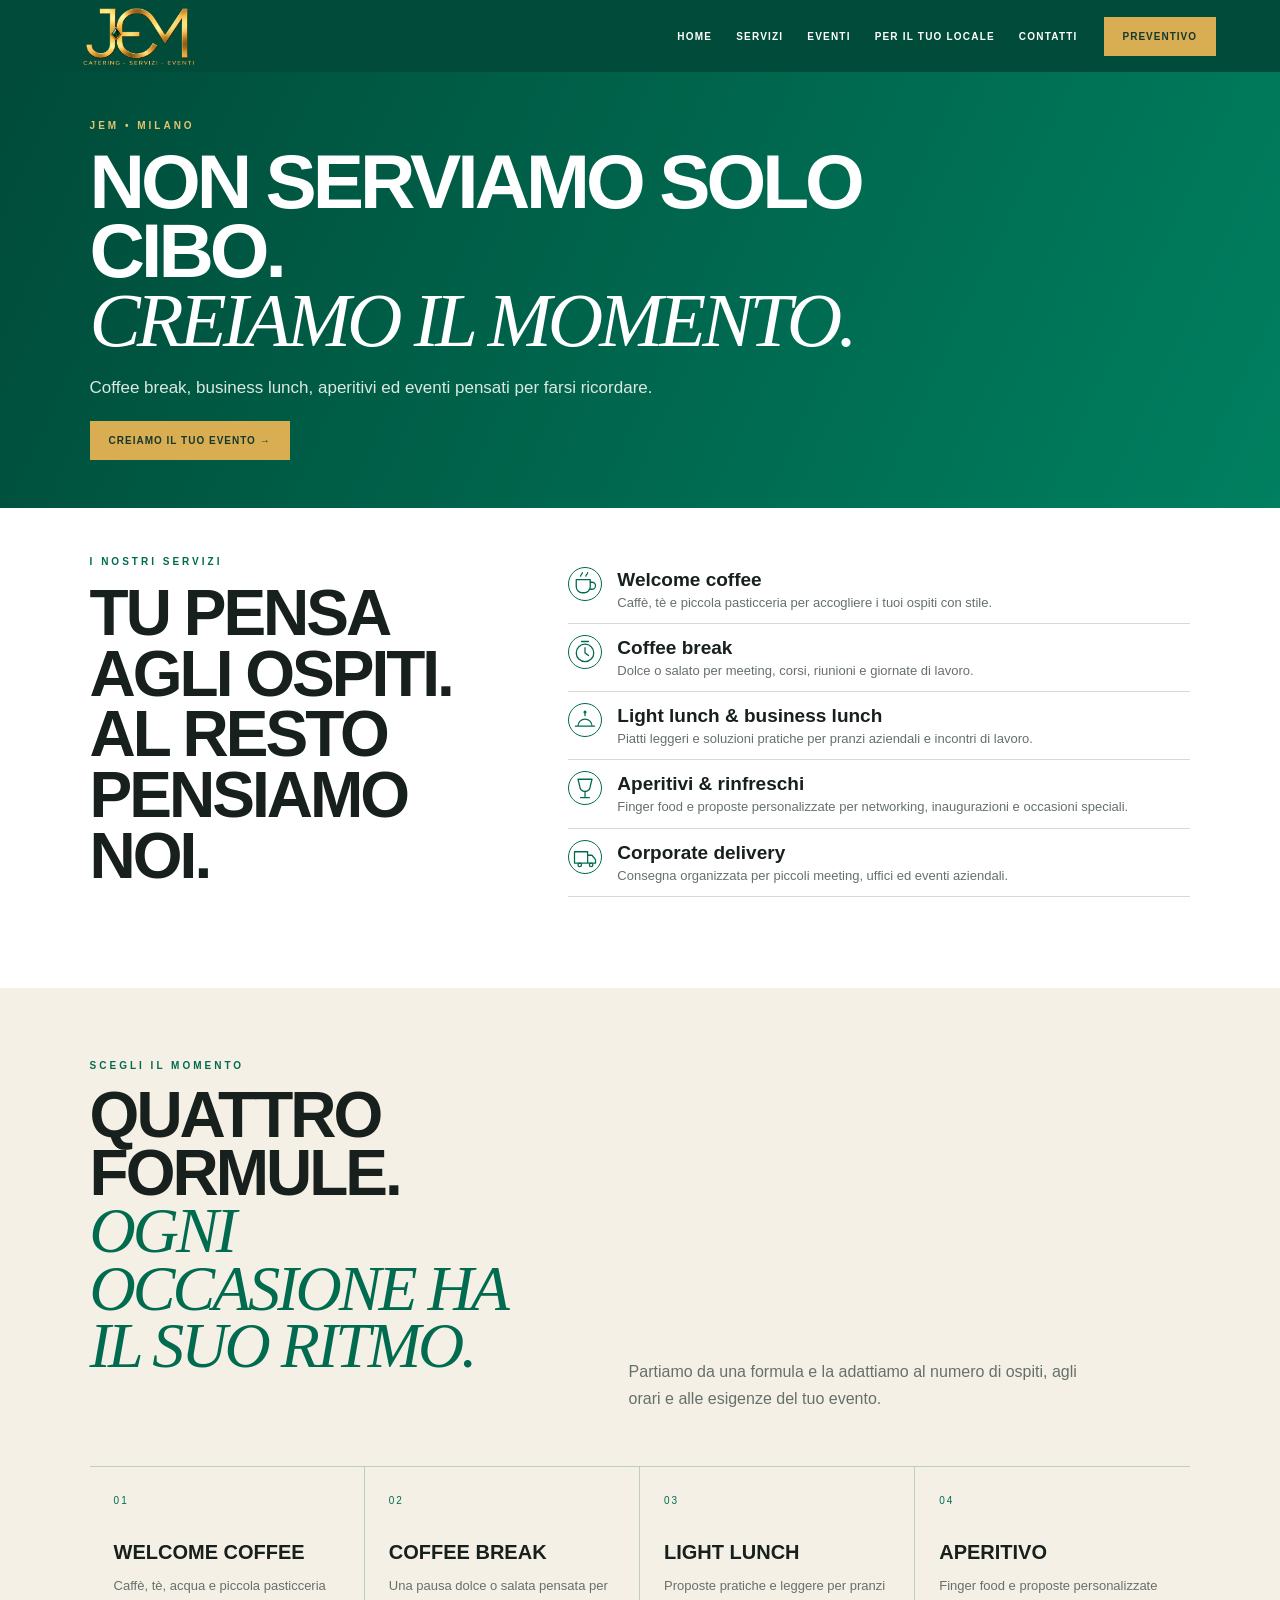
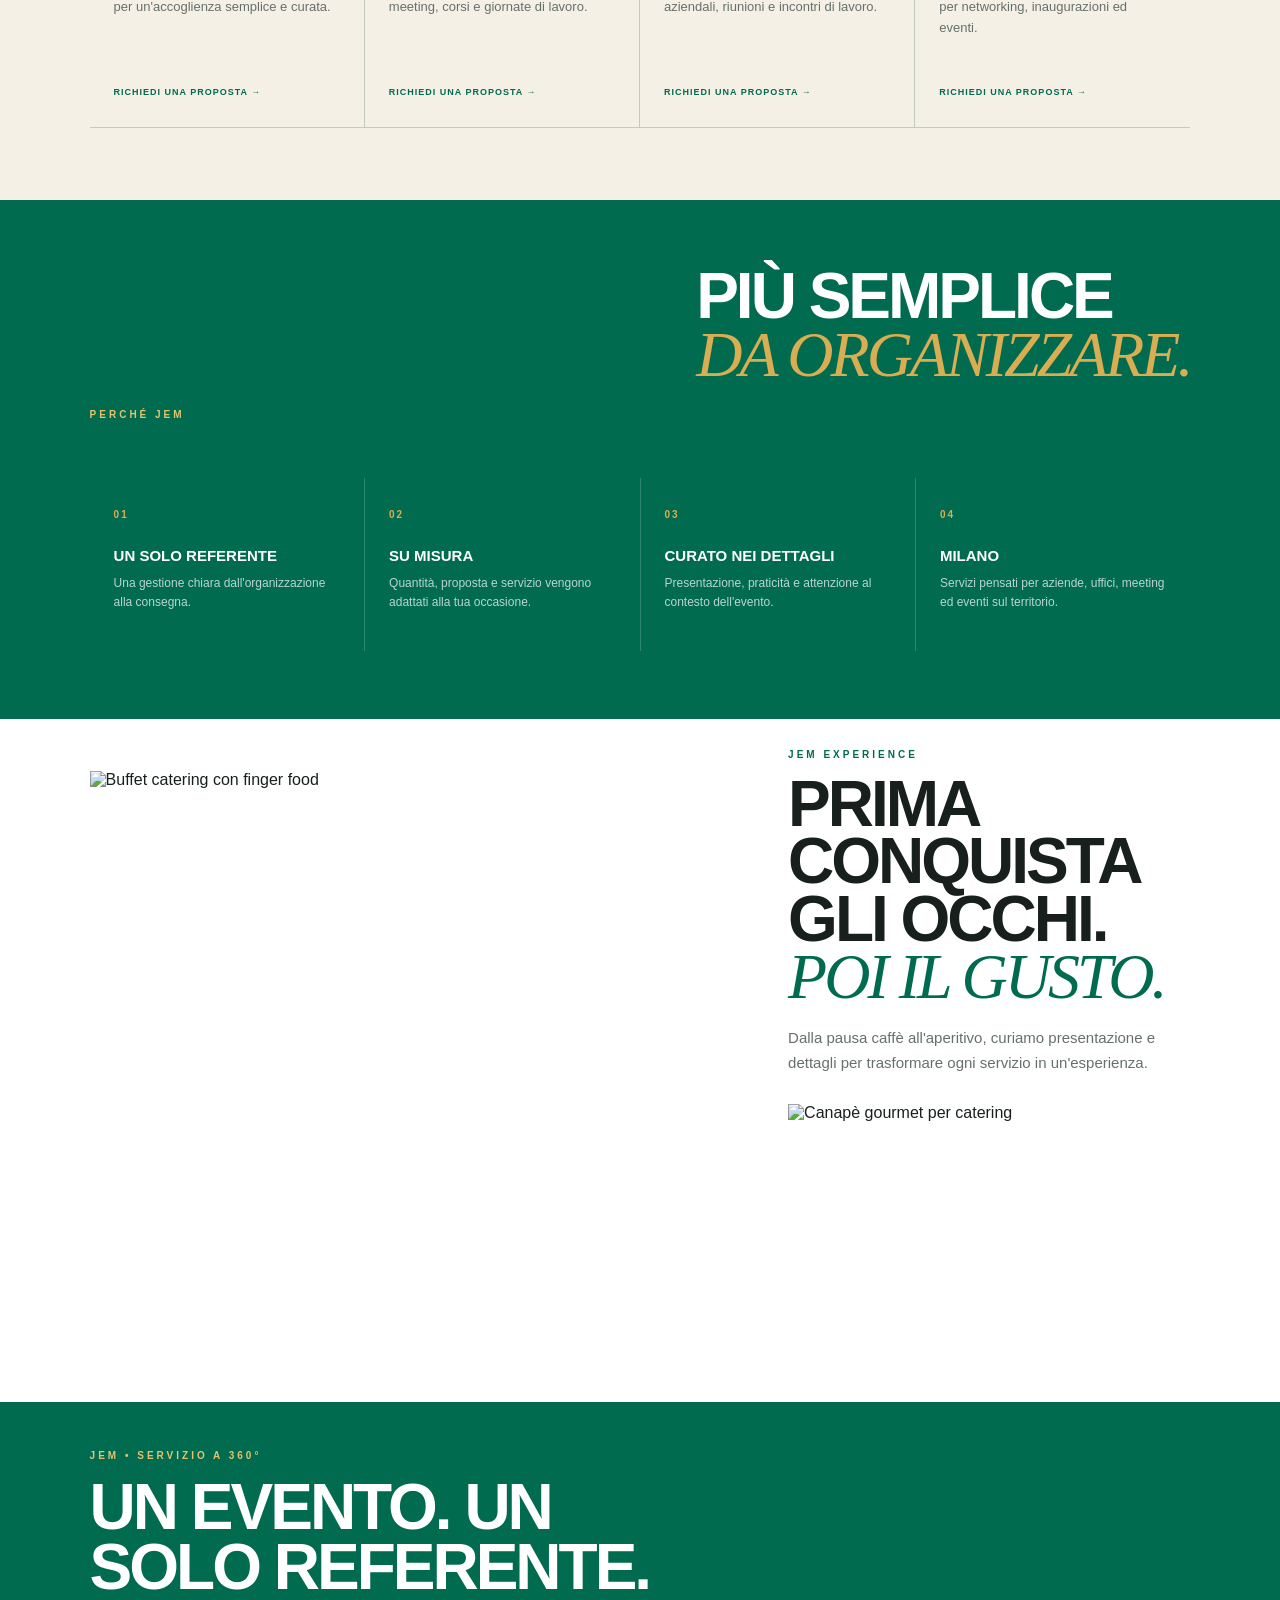
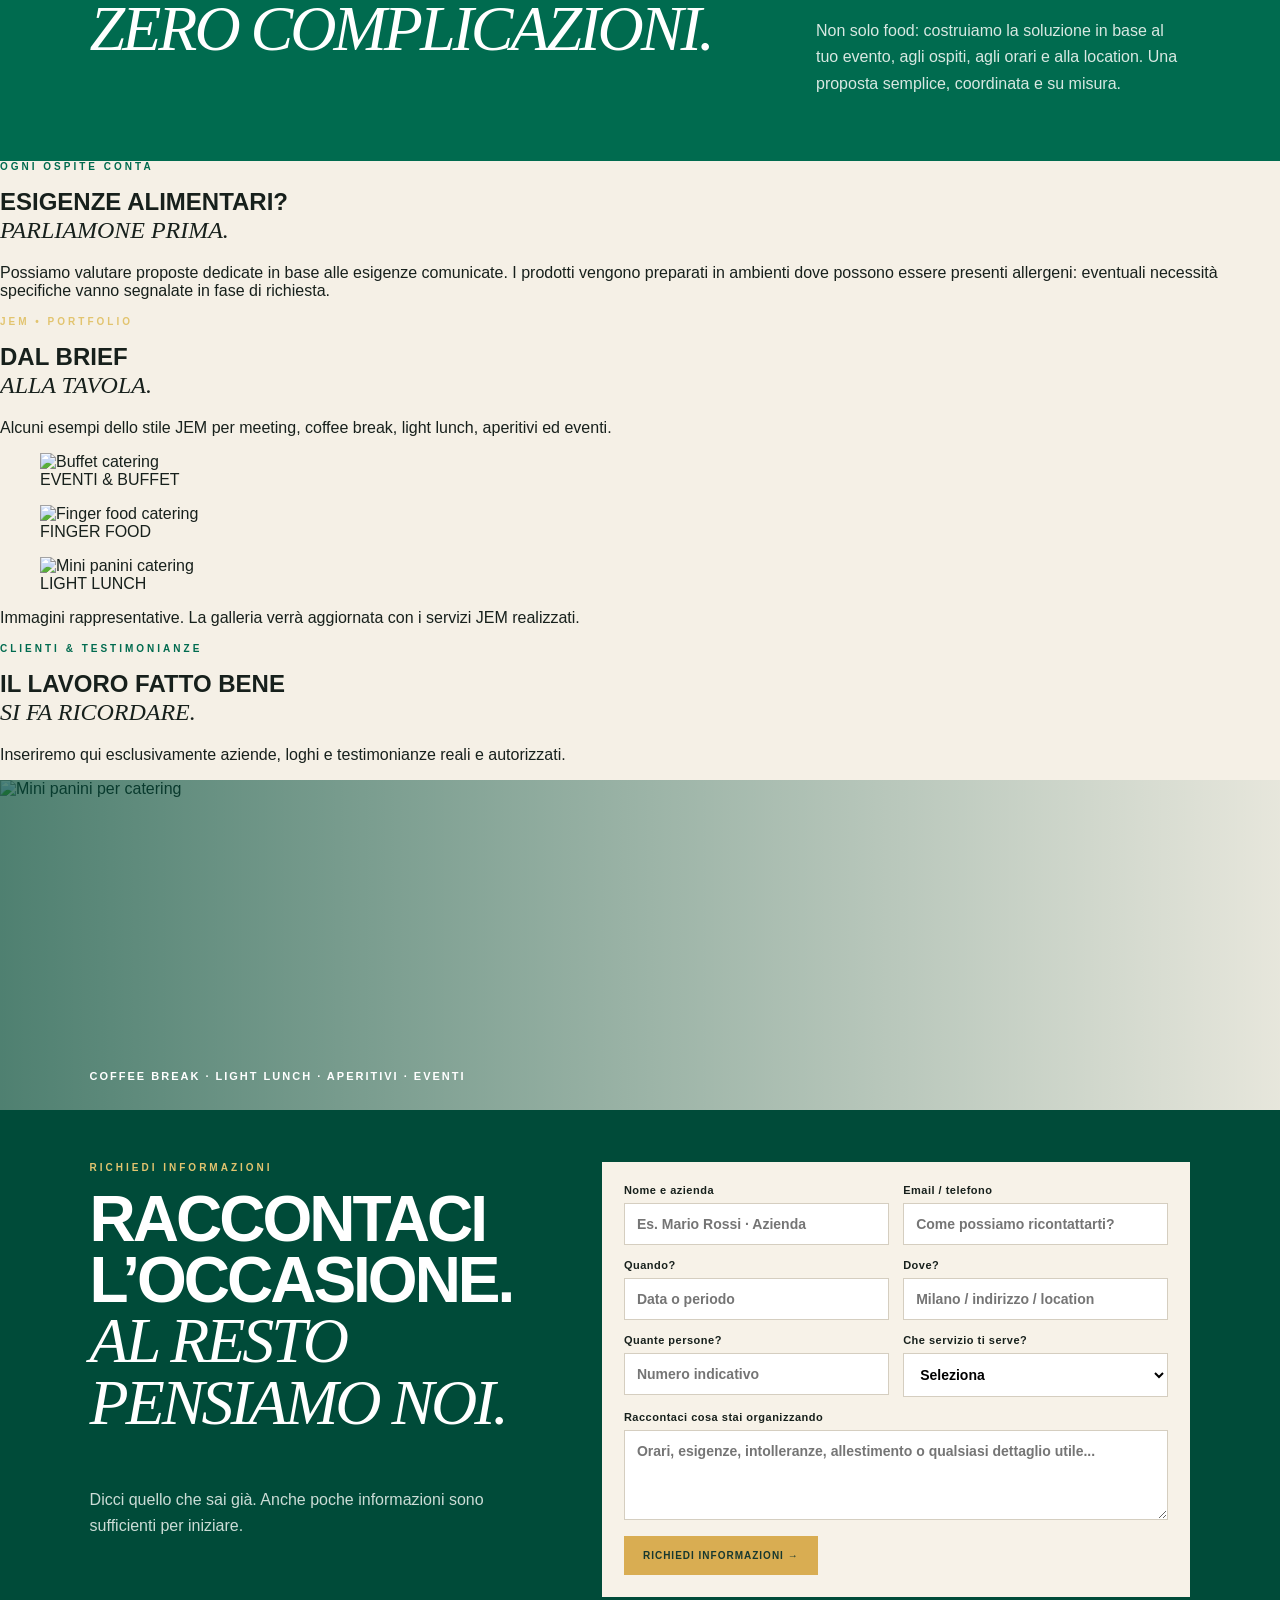
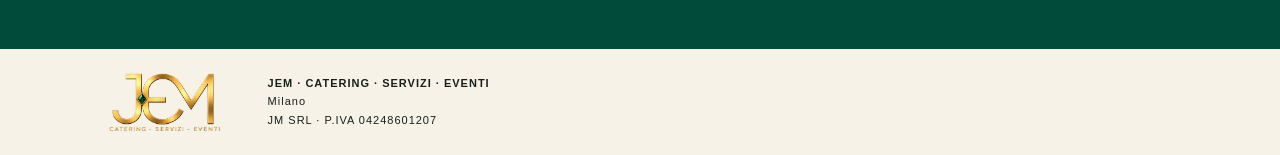
==== commit de10170e: "Add JEM portfolio and trust sections" ====
--- a/index.html
+++ b/index.html
@@ -17,4 +17,4 @@
 <article><b>03</b><h3>CURATO NEI DETTAGLI</h3><p>Presentazione, praticità e attenzione al contesto dell'evento.</p></article>
 <article><b>04</b><h3>MILANO</h3><p>Servizi pensati per aziende, uffici, meeting ed eventi sul territorio.</p></article>
 </div></section><section class="visual-story"><div class="visual-big"><img src="https://images.pexels.com/photos/34279947/pexels-photo-34279947.jpeg?auto=compress&cs=tinysrgb&w=1400" alt="Buffet catering con finger food"></div><div class="visual-copy"><p class="eyebrow">JEM EXPERIENCE</p><h2>PRIMA CONQUISTA GLI OCCHI.<br><em>POI IL GUSTO.</em></h2><p>Dalla pausa caffè all'aperitivo, curiamo presentazione e dettagli per trasformare ogni servizio in un'esperienza.</p><div class="visual-small"><img src="https://images.pexels.com/photos/5157389/pexels-photo-5157389.jpeg?auto=compress&cs=tinysrgb&w=900" alt="Canapè gourmet per catering"></div></div></section><section class="wide" id="eventi"><div><p class="eyebrow pale">JEM • SERVIZIO A 360°</p><h2>UN EVENTO. UN SOLO REFERENTE.<br><em>ZERO COMPLICAZIONI.</em></h2></div><p>Non solo food: costruiamo la soluzione in base al tuo evento, agli ospiti, agli orari e alla location. Una proposta semplice, coordinata e su misura.</p></section>
-<section class="event-photo"><img src="https://images.pexels.com/photos/34644324/pexels-photo-34644324.jpeg?auto=compress&cs=tinysrgb&w=1600" alt="Mini panini per catering"><div><span>COFFEE BREAK · LIGHT LUNCH · APERITIVI · EVENTI</span></div></section><section class="contact" id="contatti"><div><p class="eyebrow pale">RICHIEDI INFORMAZIONI</p><h2>RACCONTACI L’OCCASIONE.<br><em>AL RESTO PENSIAMO NOI.</em></h2><p class="introtext">Dicci quello che sai già. Anche poche informazioni sono sufficienti per iniziare.</p></div><form onsubmit="event.preventDefault();alert('Demo: il modulo verrà collegato prima della pubblicazione.')"><div class="grid"><label>Nome e azienda<input required placeholder="Es. Mario Rossi · Azienda"></label><label>Email / telefono<input required placeholder="Come possiamo ricontattarti?"></label></div><div class="grid"><label>Quando?<input placeholder="Data o periodo"></label><label>Dove?<input placeholder="Milano / indirizzo / location"></label></div><div class="grid"><label>Quante persone?<input placeholder="Numero indicativo"></label><label>Che servizio ti serve?<select><option>Seleziona</option><option>Welcome coffee</option><option>Coffee break</option><option>Light lunch / Business lunch</option><option>Aperitivo / Rinfresco</option><option>Corporate delivery</option><option>Evento completo / Altro</option></select></label></div><label>Raccontaci cosa stai organizzando<textarea rows="4" placeholder="Orari, esigenze, intolleranze, allestimento o qualsiasi dettaglio utile..."></textarea></label><button class="cta gold" type="submit">RICHIEDI INFORMAZIONI →</button></form></section></main><footer><img src="a_clean_logo_graphic_on_a_transparent_background.png" alt="JEM"><div><strong>JEM · CATERING · SERVIZI · EVENTI</strong><br>Milano<br>JM SRL · P.IVA 04248601207</div></footer></body></html>+<section class="jem-needs"><div class="needs-head"><p class="eyebrow">OGNI OSPITE CONTA</p><h2>ESIGENZE ALIMENTARI?<br><em>PARLIAMONE PRIMA.</em></h2><p>Possiamo valutare proposte dedicate in base alle esigenze comunicate. I prodotti vengono preparati in ambienti dove possono essere presenti allergeni: eventuali necessità specifiche vanno segnalate in fase di richiesta.</p></div></section><section class="jem-portfolio" id="portfolio"><div class="portfolio-head"><p class="eyebrow pale">JEM • PORTFOLIO</p><h2>DAL BRIEF<br><em>ALLA TAVOLA.</em></h2><p>Alcuni esempi dello stile JEM per meeting, coffee break, light lunch, aperitivi ed eventi.</p></div><div class="portfolio-grid"><figure class="port-big"><img src="https://images.pexels.com/photos/34279947/pexels-photo-34279947.jpeg?auto=compress&cs=tinysrgb&w=1400" alt="Buffet catering"><figcaption>EVENTI &amp; BUFFET</figcaption></figure><figure><img src="https://images.pexels.com/photos/5157389/pexels-photo-5157389.jpeg?auto=compress&cs=tinysrgb&w=900" alt="Finger food catering"><figcaption>FINGER FOOD</figcaption></figure><figure><img src="https://images.pexels.com/photos/34644324/pexels-photo-34644324.jpeg?auto=compress&cs=tinysrgb&w=1000" alt="Mini panini catering"><figcaption>LIGHT LUNCH</figcaption></figure></div><p class="portfolio-note">Immagini rappresentative. La galleria verrà aggiornata con i servizi JEM realizzati.</p></section><section class="jem-trust"><p class="eyebrow">CLIENTI &amp; TESTIMONIANZE</p><h2>IL LAVORO FATTO BENE<br><em>SI FA RICORDARE.</em></h2><p>Inseriremo qui esclusivamente aziende, loghi e testimonianze reali e autorizzati.</p></section><section class="event-photo"><img src="https://images.pexels.com/photos/34644324/pexels-photo-34644324.jpeg?auto=compress&cs=tinysrgb&w=1600" alt="Mini panini per catering"><div><span>COFFEE BREAK · LIGHT LUNCH · APERITIVI · EVENTI</span></div></section><section class="contact" id="contatti"><div><p class="eyebrow pale">RICHIEDI INFORMAZIONI</p><h2>RACCONTACI L’OCCASIONE.<br><em>AL RESTO PENSIAMO NOI.</em></h2><p class="introtext">Dicci quello che sai già. Anche poche informazioni sono sufficienti per iniziare.</p></div><form onsubmit="event.preventDefault();alert('Demo: il modulo verrà collegato prima della pubblicazione.')"><div class="grid"><label>Nome e azienda<input required placeholder="Es. Mario Rossi · Azienda"></label><label>Email / telefono<input required placeholder="Come possiamo ricontattarti?"></label></div><div class="grid"><label>Quando?<input placeholder="Data o periodo"></label><label>Dove?<input placeholder="Milano / indirizzo / location"></label></div><div class="grid"><label>Quante persone?<input placeholder="Numero indicativo"></label><label>Che servizio ti serve?<select><option>Seleziona</option><option>Welcome coffee</option><option>Coffee break</option><option>Light lunch / Business lunch</option><option>Aperitivo / Rinfresco</option><option>Corporate delivery</option><option>Evento completo / Altro</option></select></label></div><label>Raccontaci cosa stai organizzando<textarea rows="4" placeholder="Orari, esigenze, intolleranze, allestimento o qualsiasi dettaglio utile..."></textarea></label><button class="cta gold" type="submit">RICHIEDI INFORMAZIONI →</button></form></section></main><footer><img src="a_clean_logo_graphic_on_a_transparent_background.png" alt="JEM"><div><strong>JEM · CATERING · SERVIZI · EVENTI</strong><br>Milano<br>JM SRL · P.IVA 04248601207</div></footer></body></html>
--- a/style.css
+++ b/style.css
@@ -70,3 +70,26 @@
 /* JEM service line icons */
 .svc-icon{width:34px;height:34px;flex:0 0 34px;display:flex;align-items:center;justify-content:center;color:var(--emerald)}
 .svc-icon svg{width:28px;height:28px;fill:none;stroke:currentColor;stroke-width:1.45;stroke-linecap:round;stroke-linejoin:round}
+
+/* JEM formulas + reasons */
+.jem-formulas{padding:72px 7vw;background:var(--cream)}
+.formula-head{display:grid;grid-template-columns:1fr 1.25fr;column-gap:7vw;align-items:end;margin-bottom:38px}
+.formula-head .eyebrow{grid-column:1}.formula-head h2{grid-column:1;font-size:clamp(44px,5vw,70px);line-height:.9;letter-spacing:-3px}
+.formula-head h2 em,.why-title h2 em{font-family:Georgia,serif;font-weight:400;color:var(--emerald)}
+.formula-head>p:last-child{grid-column:2;grid-row:1/3;max-width:460px;line-height:1.65;color:#66706b}
+.formula-grid{display:grid;grid-template-columns:repeat(4,1fr);border-top:1px solid rgba(0,75,57,.22);border-bottom:1px solid rgba(0,75,57,.22)}
+.formula-grid article{padding:28px 24px 30px;border-right:1px solid rgba(0,75,57,.22);min-height:260px;display:flex;flex-direction:column}
+.formula-grid article:last-child{border-right:0}.formula-grid span,.why-grid b{font-size:10px;letter-spacing:2px;color:var(--emerald)}
+.formula-grid h3{font-size:20px;margin:35px 0 12px}.formula-grid p{font-size:13px;line-height:1.6;color:#66706b}
+.formula-grid a{margin-top:auto;padding-top:25px;font-size:9px;font-weight:900;letter-spacing:1px;color:var(--emerald);text-decoration:none}
+.why-jem{background:var(--emerald);color:#fff;padding:68px 7vw}
+.why-title{display:flex;justify-content:space-between;align-items:end;margin-bottom:42px}.why-title h2{font-size:clamp(46px,5vw,70px);line-height:.9;letter-spacing:-3px}.why-title h2 em{color:var(--gold)}
+.why-grid{display:grid;grid-template-columns:repeat(4,1fr);gap:1px;background:rgba(255,255,255,.18)}
+.why-grid article{background:var(--emerald);padding:26px 24px}.why-grid b{color:var(--gold)}.why-grid h3{font-size:15px;margin:25px 0 10px}.why-grid p{font-size:12px;line-height:1.6;color:rgba(255,255,255,.72)}
+@media(max-width:800px){
+ .jem-formulas,.why-jem{box-sizing:border-box;width:100%;max-width:100vw;padding:46px 20px}
+ .formula-head{display:block;margin-bottom:28px}.formula-head h2,.why-title h2{font-size:39px;letter-spacing:-2px}.formula-head>p:last-child{margin-top:18px}
+ .formula-grid{grid-template-columns:1fr 1fr}.formula-grid article{min-height:230px;padding:22px 16px}.formula-grid article:nth-child(2){border-right:0}.formula-grid article:nth-child(-n+2){border-bottom:1px solid rgba(0,75,57,.22)}
+ .why-title{display:block}.why-title .eyebrow{margin-bottom:12px}.why-grid{grid-template-columns:1fr 1fr}.why-grid article{padding:22px 16px}
+}
+@media(max-width:430px){.formula-grid,.why-grid{grid-template-columns:1fr}.formula-grid article,.why-grid article{min-height:auto;border-right:0!important;border-bottom:1px solid rgba(0,75,57,.18);padding:22px 4px}.formula-grid article h3{margin-top:18px}.formula-grid article a{margin-top:20px}.why-grid{background:transparent}.why-grid article{padding:22px 0}}
